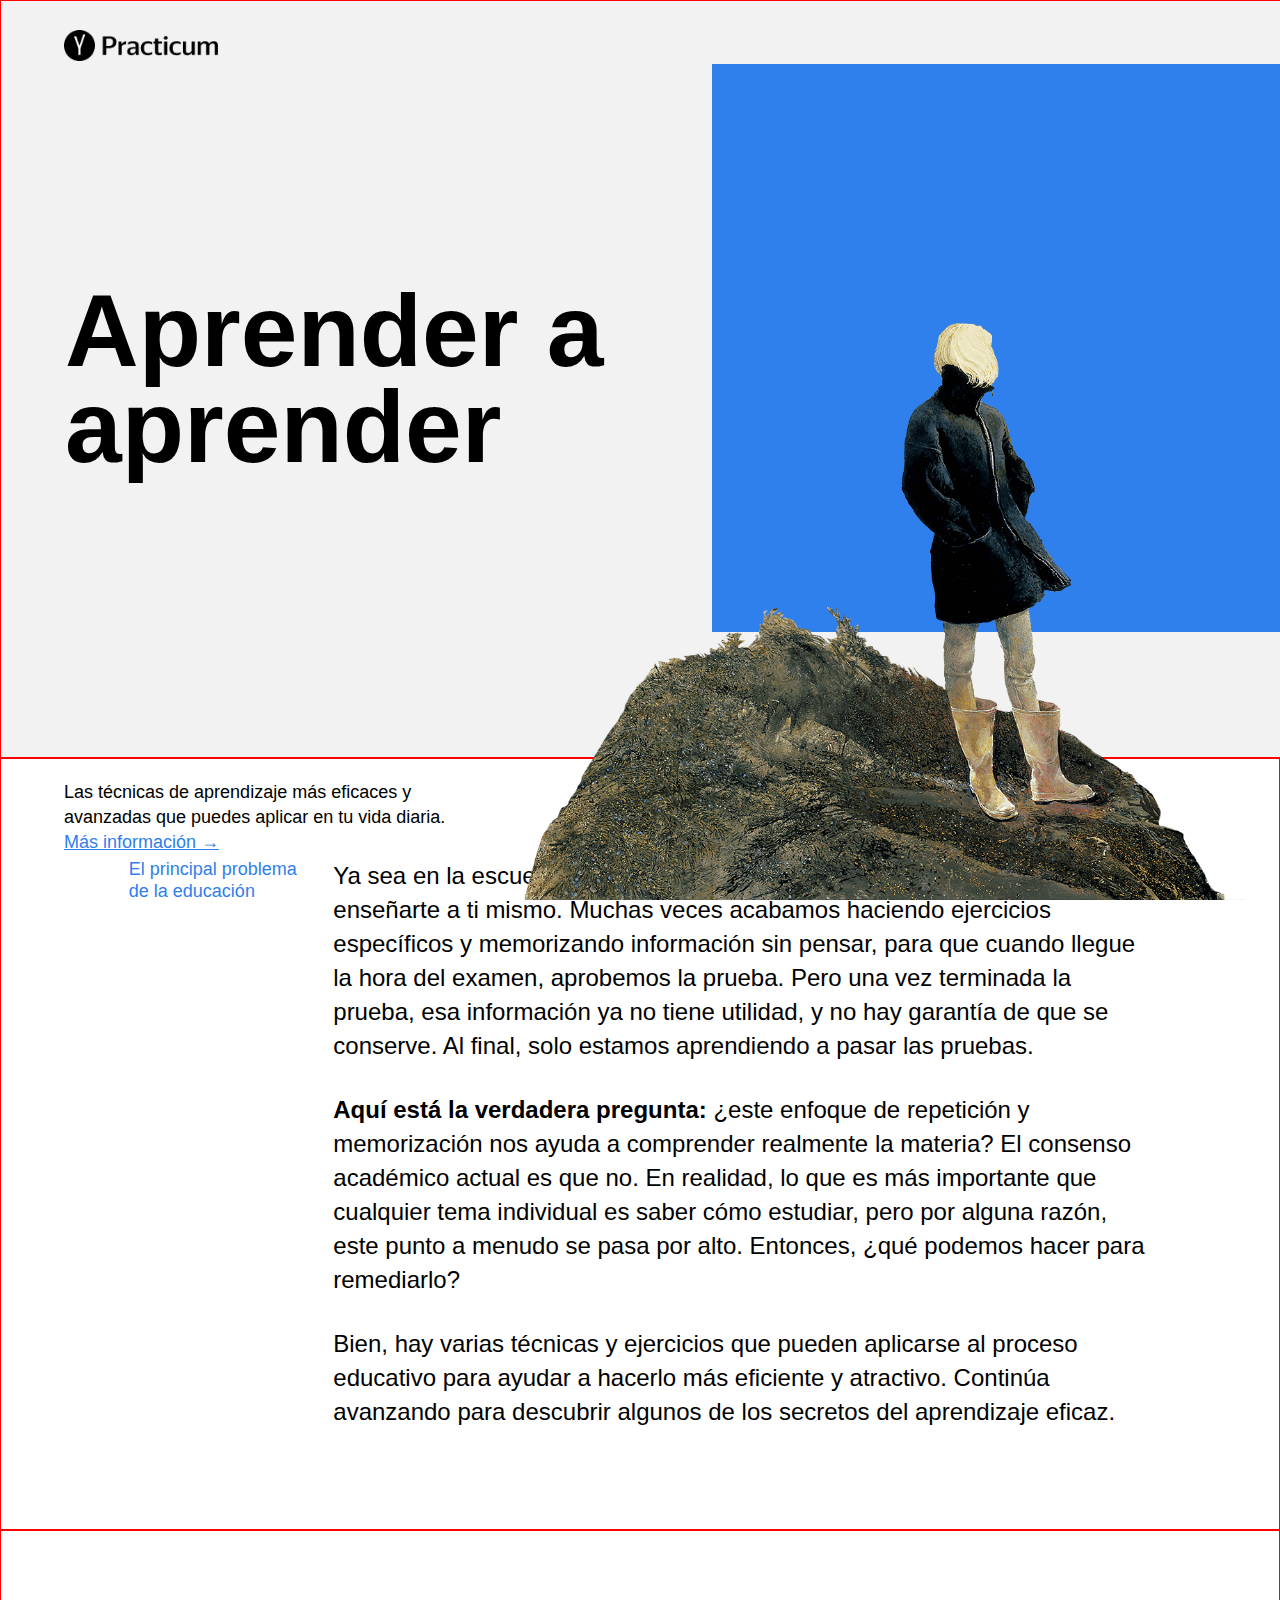
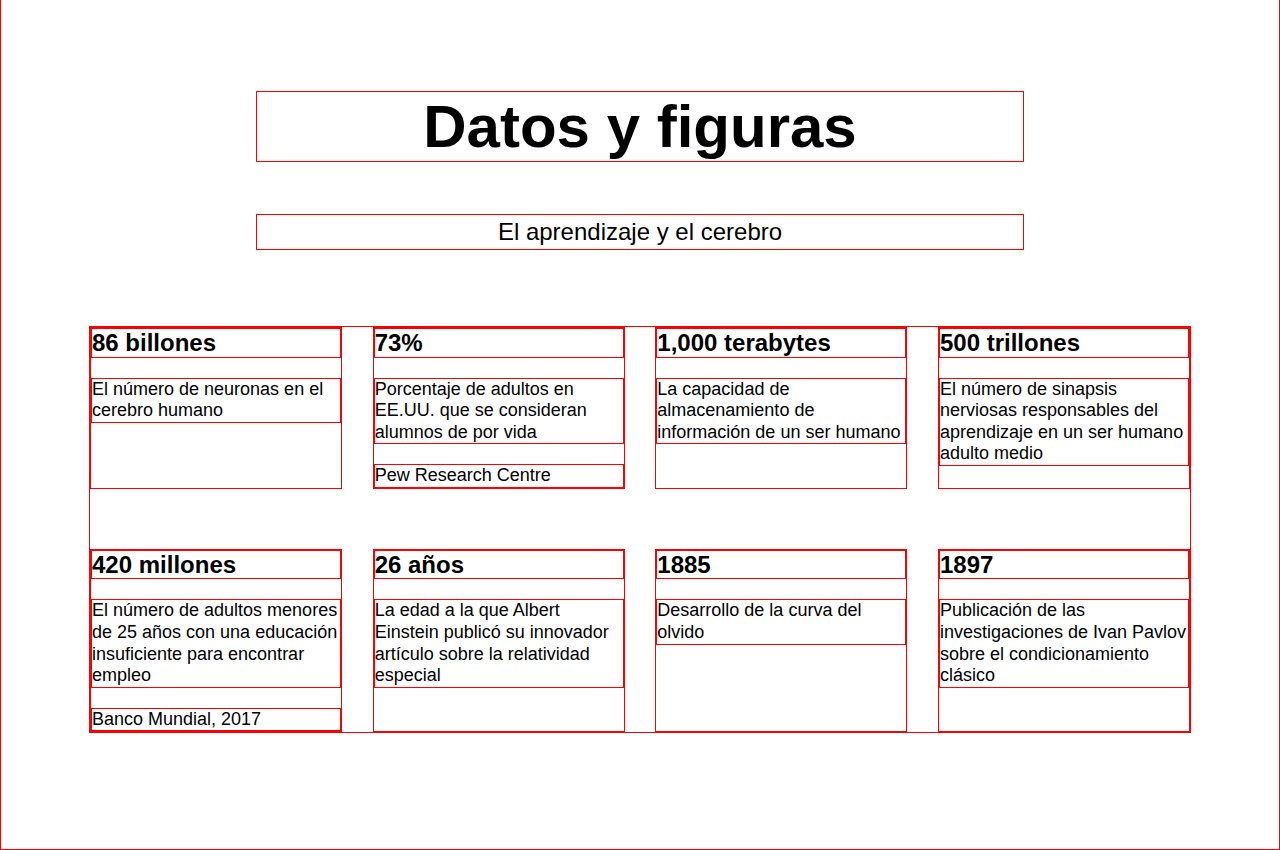
==== index.html @ 01da8dd7 "add digit block and elements" ====
<!DOCTYPE html>
<html lang="en">
<head>
  <meta charset="UTF-8">
  <meta name="viewport" content="width=device-width, initial-scale=1.0">
  <link rel="stylesheet" href="./styles/normalize.css" />
  <link rel="stylesheet" href="./styles/style.css" />
  <title>Aprender a aprender</title>
</head>

<body>

  <div class="page">

    <header class="header">
      <div class="logo logo_place_header"></div>
      <h1 class="header__title">Aprender a aprender</h1>
      <h2 class="header__subtitle">Las técnicas de aprendizaje más eficaces y avanzadas que puedes aplicar en tu vida diaria.
        <a class="header__link" href="#">Más información →</a>
      </h2>
      <div class="header__main-illustration" alt="Imagen del encabezado, mujer con abrigo y botas de pie sobre una montaña reflexionando"></div>
      <div class="header__square"></div>
    </header>

    <main class="content">

      <section class="description">
        <div class="two-columns">
          <div class="two-columns__brief">El principal problema de la educación</div>
          <div class="two-columns__main-text">  
            <p class="two-columns__paragraph">Ya sea en la escuela o en la universidad, lo único que nadie te enseña es a enseñarte a ti mismo. Muchas veces acabamos haciendo ejercicios específicos y memorizando información sin pensar, para que cuando llegue la hora del examen, aprobemos la prueba. Pero una vez terminada la prueba, esa información ya no tiene utilidad, y no hay garantía de que se conserve. Al final, solo estamos aprendiendo a pasar las pruebas.</p>
            <p class="two-columns__paragraph">
              <span class="span-accent">Aquí está la verdadera pregunta:</span> ¿este enfoque de repetición y memorización nos ayuda a comprender realmente la materia? El consenso académico actual es que no. En realidad, lo que es más importante que cualquier tema individual es saber cómo estudiar, pero por alguna razón, este punto a menudo se pasa por alto. Entonces, ¿qué podemos hacer para remediarlo?
            </p>
            <p class="two-columns__paragraph">Bien, hay varias técnicas y ejercicios que pueden aplicarse al proceso educativo para ayudar a hacerlo más eficiente y atractivo. Continúa avanzando para descubrir algunos de los secretos del aprendizaje eficaz.</p>
          </div>
        </div>
      </section>

      <section class="digits">
        <h3 class="digits__section-title">Datos y figuras</h3>
        <h4 class="digits__section-subtitle">El aprendizaje y el cerebro</h4>
        <ul class="digits__table">
          <li class="digits__table_cell">
            <h5 class="digits__table_heading">86 billones</h5>
            <p class="digits__table_text">El número de neuronas en el cerebro humano</p>
          </li>
          <li class="digits__table_cell">
            <h5 class="digits__table_heading">73%</h5>
            <p class="digits__table_text">Porcentaje de adultos en EE.UU. que se consideran alumnos de por vida</p>
            <p class="digits__table_text">Pew Research Centre</p>
          </li>
          <li class="digits__table_cell">
            <h5 class="digits__table_heading">1,000 terabytes</h5>
            <p class="digits__table_text">La capacidad de almacenamiento de información de un ser humano</p>
          </li>
          <li class="digits__table_cell">
            <h5 class="digits__table_heading">500 trillones</h5>
            <p class="digits__table_text">El número de sinapsis nerviosas responsables del aprendizaje en un ser humano adulto medio</p>
          </li>
          <li class="digits__table_cell">
            <h5 class="digits__table_heading">420 millones</h5>
            <p class="digits__table_text">El número de adultos menores de 25 años con una educación insuficiente para encontrar empleo</p>
            <p class="digits__table_text">Banco Mundial, 2017</p>
          </li>
          <li class="digits__table_cell">
            <h5 class="digits__table_heading">26 años</h5>
            <p class="digits__table_text">La edad a la que Albert Einstein publicó su innovador artículo sobre la relatividad especial</p>
          </li>
          <li class="digits__table_cell">
            <h5 class="digits__table_heading">1885</h5>
            <p class="digits__table_text">Desarrollo de la curva del olvido</p>
          </li>
          <li class="digits__table_cell">
            <h5 class="digits__table_heading">1897</h5>
            <p class="digits__table_text">Publicación de las investigaciones de Ivan Pavlov sobre el condicionamiento clásico</p>
          </li>
        </ul>
      </section>

      <section class="feynman">
      </section>

      <section class="kaufman">
      </section>
    </main>
    
    <footer class="footer">

    </footer>
  </div>
</body>
</html>
---- styles/style.css ----
.page {
  min-width: 1100px;
  /* we don't know how to make mobile versions of websites yet, */
  /* so here we've set a minimum page width */
  max-width: 1600px;
  /* here we've set a maximum page width */
  margin: 0 auto;
  /* this ensures that all content is centered on screens wider than 1600px */
  font-family: "Helvetica Neue", "Arial", "sans-serif";
}

.header, 
.description,
.digits,
.digits__section-title,
.digits__section-subtitle,
.digits__table,
.digits__table_cell,
.digits__table_heading,
.digits__table_text {
  border: 1px solid red;
}

.logo {
  
}

.header {
  width: 100vw;
  height: 100vh;
  min-height: 600px;
  max-height: 756px;
  background-color: #f2f2f2;
  display: flex;
  /* parameters for the header section */
}

.logo_place_header {
  background-image: url(../images/logo_place_header.png);
  background-size: contain;
  position: absolute;
  top: 30px;
  left: 64px;
  z-index: 9;
  width: 154px;
  height: 31px;
}

.header__title {
  width: 730px;
  display: flex;
  align-items: center;
  margin-left: 64px;
  z-index: 9;
  line-height: 96px;
  font-size: 102px;
  font-weight: bold;
}

.header__subtitle {
  width: 388px;
  position: absolute;
  left: 64px;
  bottom: 30px;
  z-index: 9;
  line-height: 25px;
  font-size: 18px;
  font-weight: normal;
}

.header__link {
  color: #2f80ed;
}

.header__main-illustration {
  width: 756px;
  height: 608px;
  background-image: url(../images/header-image.png);
  background-size: contain;
  background-repeat: no-repeat;
  position: absolute;
  right: 0px;
  bottom: 0px;
  z-index: 6;
}

.header__square {
  width: 568px;
  height: 568px;
  background-color: #2f80ed;
  position: absolute;
  top: 64px;
  right: 0px;
}

/* here we have two examples of selectors in order to remind you how to set styles for elements
.header__square-pic {
  height: 568px;
  width: 568px;
}*/

/* including elements with key-value modifiers
.table__cell_theme_dark {
  width: 200px;
  color: white;
  margin-right: 0;
  margin-top: 80px;
}*/

.description {
  display: flex;
  justify-content: center;
  padding-top: 100px;
  padding-bottom: 100px;
}

.two-columns {
  width: 80%;
  min-width: 784px;
  display: flex;
  flex-direction: row;
  justify-content: space-between;
}

.two-columns__brief {
  width: 175px;
  line-height: 1.2;
  font-size: 18px;
  font-weight: normal;
  color: #2f80ed;
}

.two-columns__main-text {
  width: 80%;
  min-width: 784px;
  display: flex;
  flex-direction: column;
  justify-content: space-between;
  row-gap: 30px;
}

.two-columns__paragraph {
  line-height: 34px;
  font-size: 24px;
  font-weight: normal;
  margin: 0;
}

.span-accent {
  line-height: 34px;
  font-size: 24px;
  font-weight: bold;
}

.digits {
  display: flex;
  flex-direction: column;
  align-items: center;
  padding-top: 100px;
  padding-bottom: 100px;
}

.digits__section-title{
  width: 60%;
  margin-bottom: 20px;
  line-height: 1.15;
  font-size: 60px;
  font-weight: bold;
  text-align: center;
}

.digits__section-subtitle {
  width: 60%;
  margin-bottom: 60px;
  line-height: 34px;
  font-size: 24px;
  font-weight: normal;
  text-align: center;
}

.digits__table {
  width: 1100px;
  padding-left: 0;
  list-style: none;
  display: flex;
  flex-flow: row wrap;
  justify-content: space-between;
  row-gap: 60px;
}

.digits__table_cell {
  width: 250px;
}

.digits__table_heading {
  margin-top: 0;
  margin-bottom: 0;
  line-height: 1.15;
  font-size: 24px;
  font-weight: bold;
}

.digits__table_text {
  margin-bottom: 0;
  margin-top: 20px;
  line-height: 1.2;
  font-size: 18px;
  font-weight: normal;
}
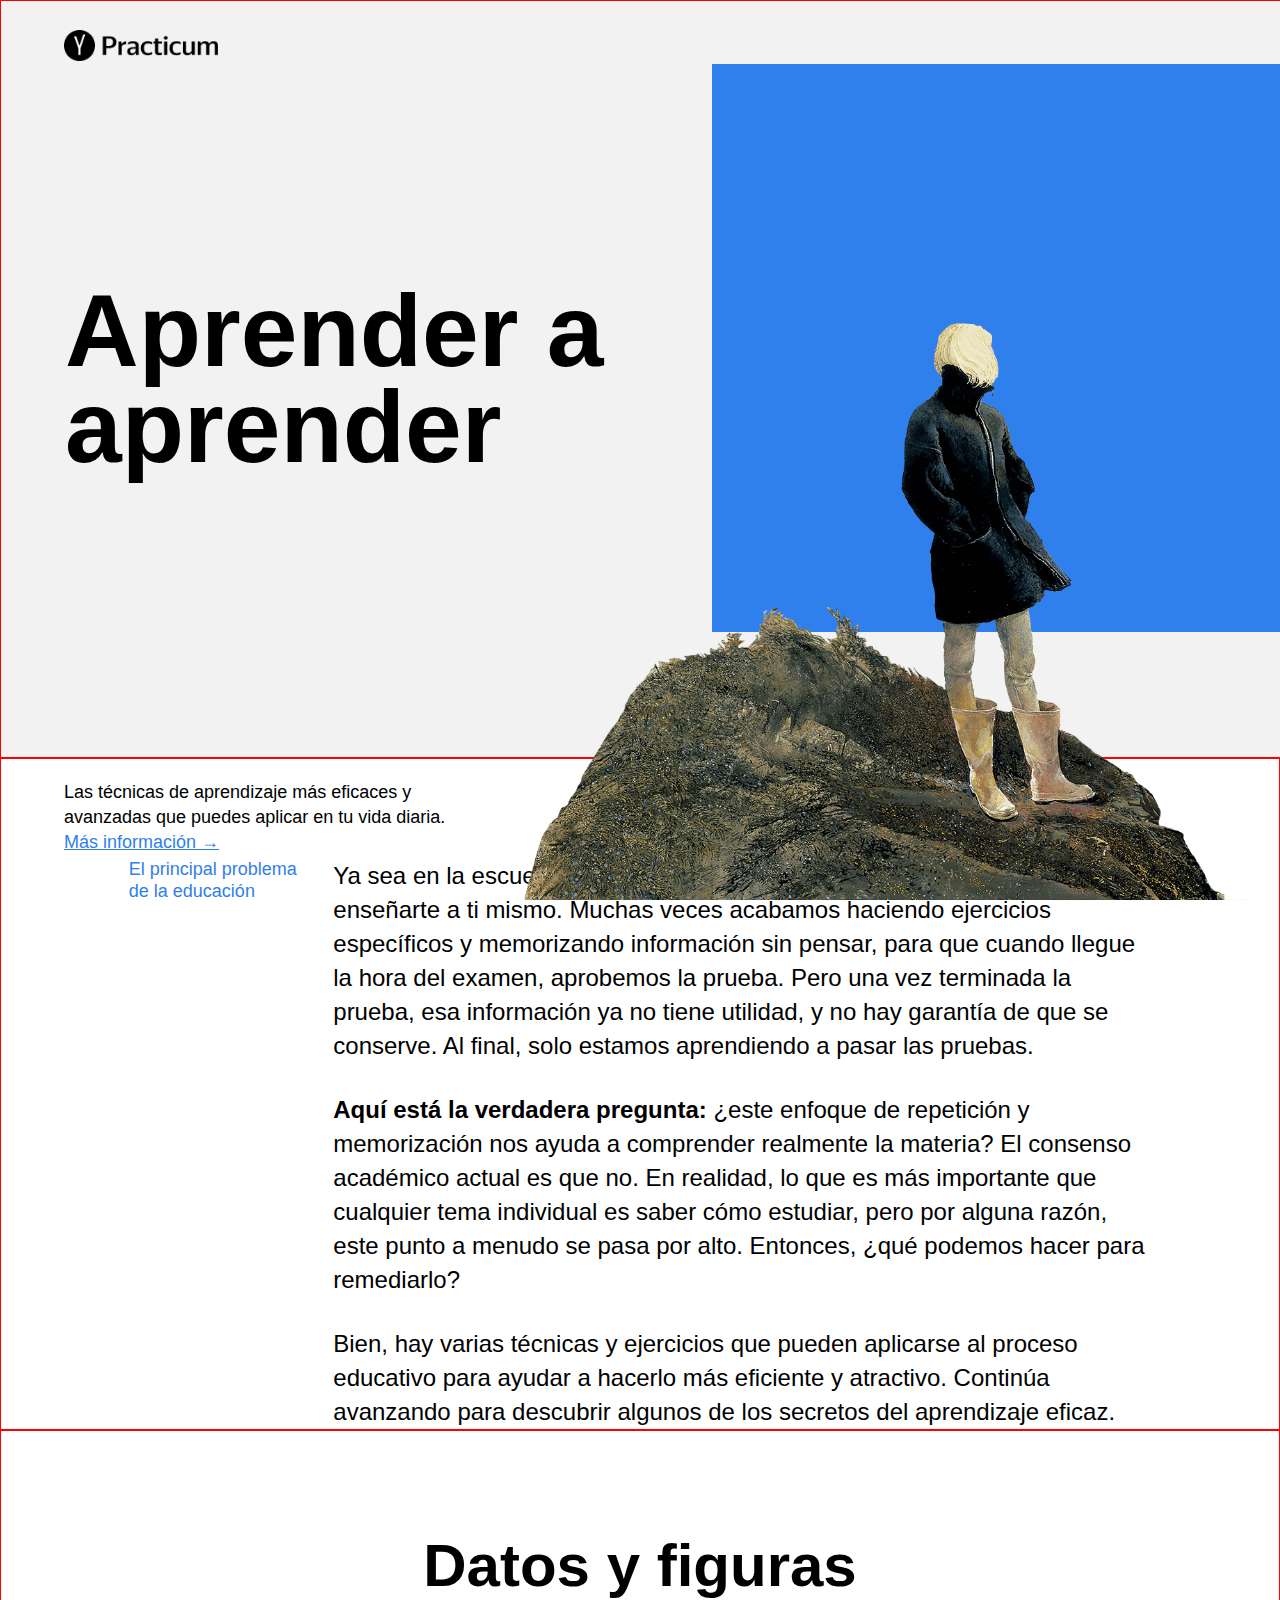
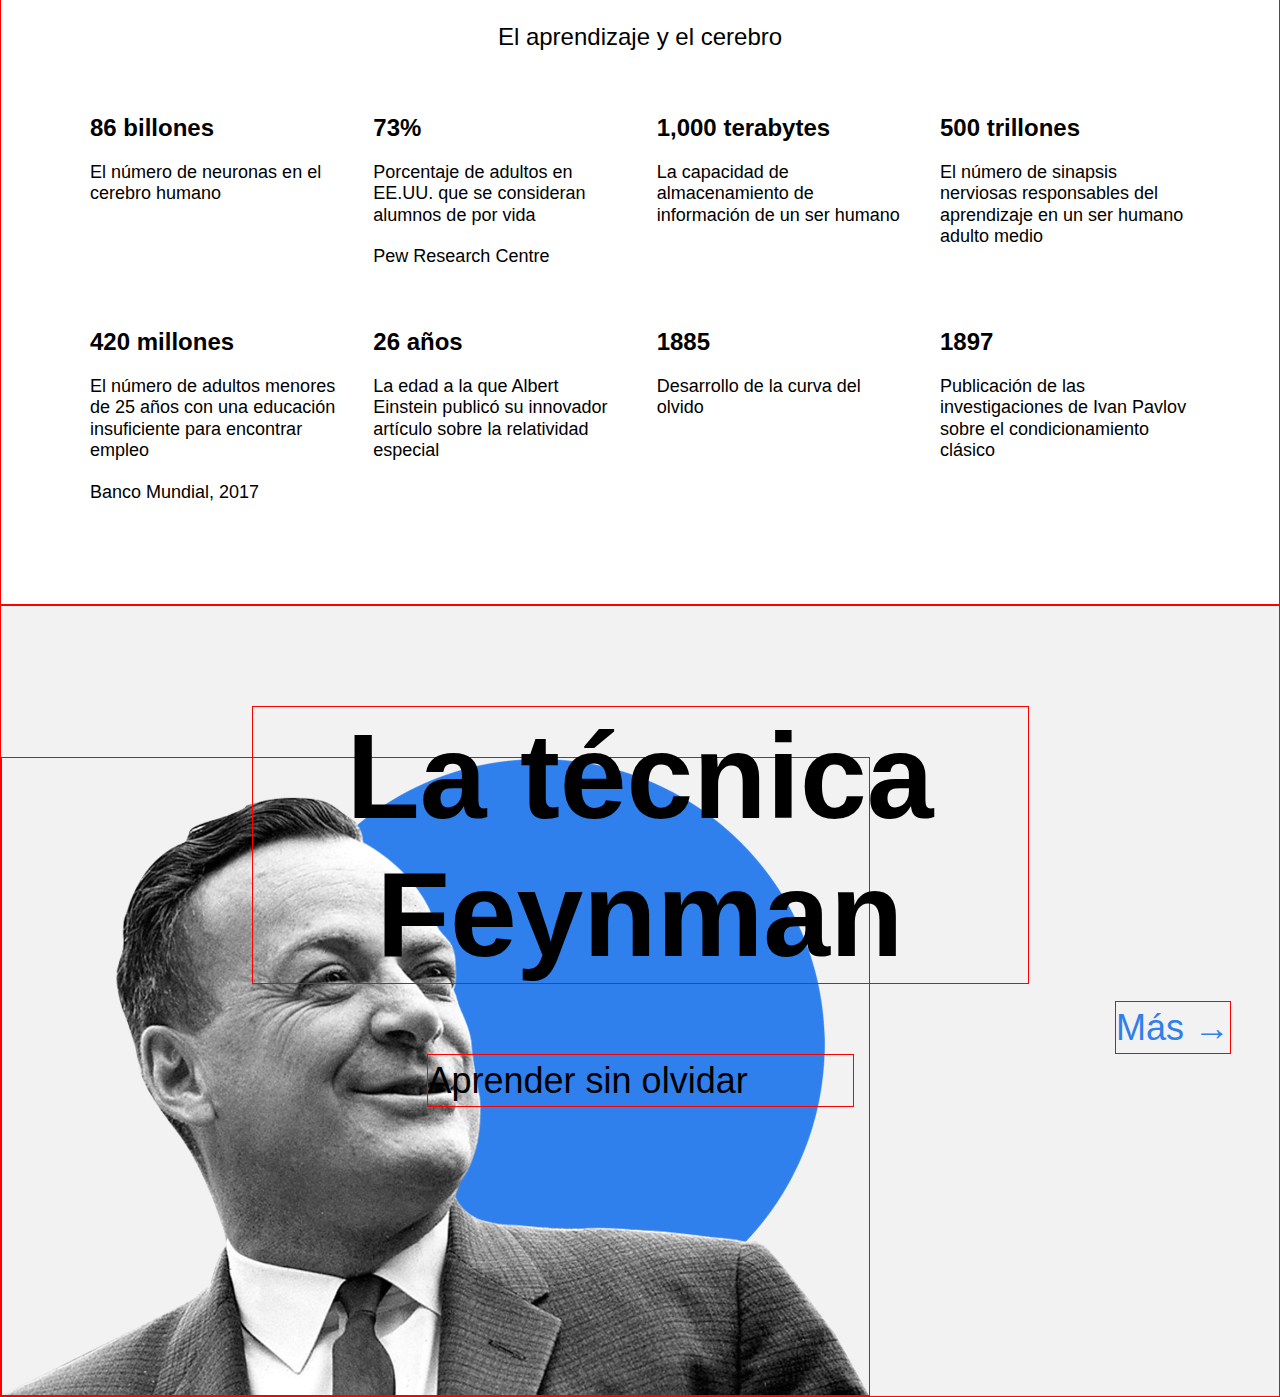
==== commit 1e1e9cb4: "add feynman block and elements, correct other blocks margins" ====
--- a/index.html
+++ b/index.html
@@ -79,6 +79,10 @@
       </section>
 
       <section class="feynman">
+        <h2 class="feynman__title">La técnica Feynman</h2>
+        <h3 class="feynman__subtitle">Aprender sin olvidar</h3>
+        <a class="feynman__link">Más →</a>
+        <img class="feynman__image" src="./images/feynman.png" alt="Una imagen de Richard Feynman, físico cuántico de fama mundial. La técnica Feynman se deriva de sus métodos de estudio cuando era estudiante en Princeton.">
       </section>
 
       <section class="kaufman">
--- a/styles/style.css
+++ b/styles/style.css
@@ -12,12 +12,11 @@
 .header, 
 .description,
 .digits,
-.digits__section-title,
-.digits__section-subtitle,
-.digits__table,
-.digits__table_cell,
-.digits__table_heading,
-.digits__table_text {
+.feynman,
+.feynman__title,
+.feynman__subtitle,
+.feynman__link,
+.feynman__image {
   border: 1px solid red;
 }
 
@@ -111,7 +110,6 @@
   display: flex;
   justify-content: center;
   padding-top: 100px;
-  padding-bottom: 100px;
 }
 
 .two-columns {
@@ -160,9 +158,10 @@
   padding-bottom: 100px;
 }
 
-.digits__section-title{
+.digits__section-title {
   width: 60%;
   margin-bottom: 20px;
+  margin-top: 0;
   line-height: 1.15;
   font-size: 60px;
   font-weight: bold;
@@ -171,6 +170,7 @@
 
 .digits__section-subtitle {
   width: 60%;
+  margin-top: 0;
   margin-bottom: 60px;
   line-height: 34px;
   font-size: 24px;
@@ -180,6 +180,8 @@
 
 .digits__table {
   width: 1100px;
+  margin-bottom: 0;
+  margin-top: 0;
   padding-left: 0;
   list-style: none;
   display: flex;
@@ -207,3 +209,52 @@
   font-size: 18px;
   font-weight: normal;
 }
+
+.feynman {
+  height: 790px;
+  background-color: #f2f2f2;
+  position: relative;
+}
+
+.feynman__title {
+  width: 775px;
+  line-height: 1.15;
+  margin: 0 auto;
+  font-size: 120px;
+  font-weight: bold;
+  text-align: center;
+  position: relative;
+  top: 100px;
+  z-index: 9;
+}
+
+.feynman__subtitle {
+  width: 425px;
+  line-height: 51px;
+  margin: 0 auto;
+  font-size: 36px;
+  font-weight: normal;
+  position: relative;
+  top: 170px;
+  z-index: 9;
+}
+
+.feynman__link {
+  margin-top: 0;
+  line-height: 51px;
+  font-size: 36px;
+  font-weight: normal;
+  color: #2f80ed;
+  position: absolute;
+  top: 50%;
+  right: 48px;
+  z-index: 9;
+}
+
+.feynman__image {
+  width: 867px;
+  height: 637px;
+  position: absolute;
+  left: 0;
+  bottom: 0;
+}
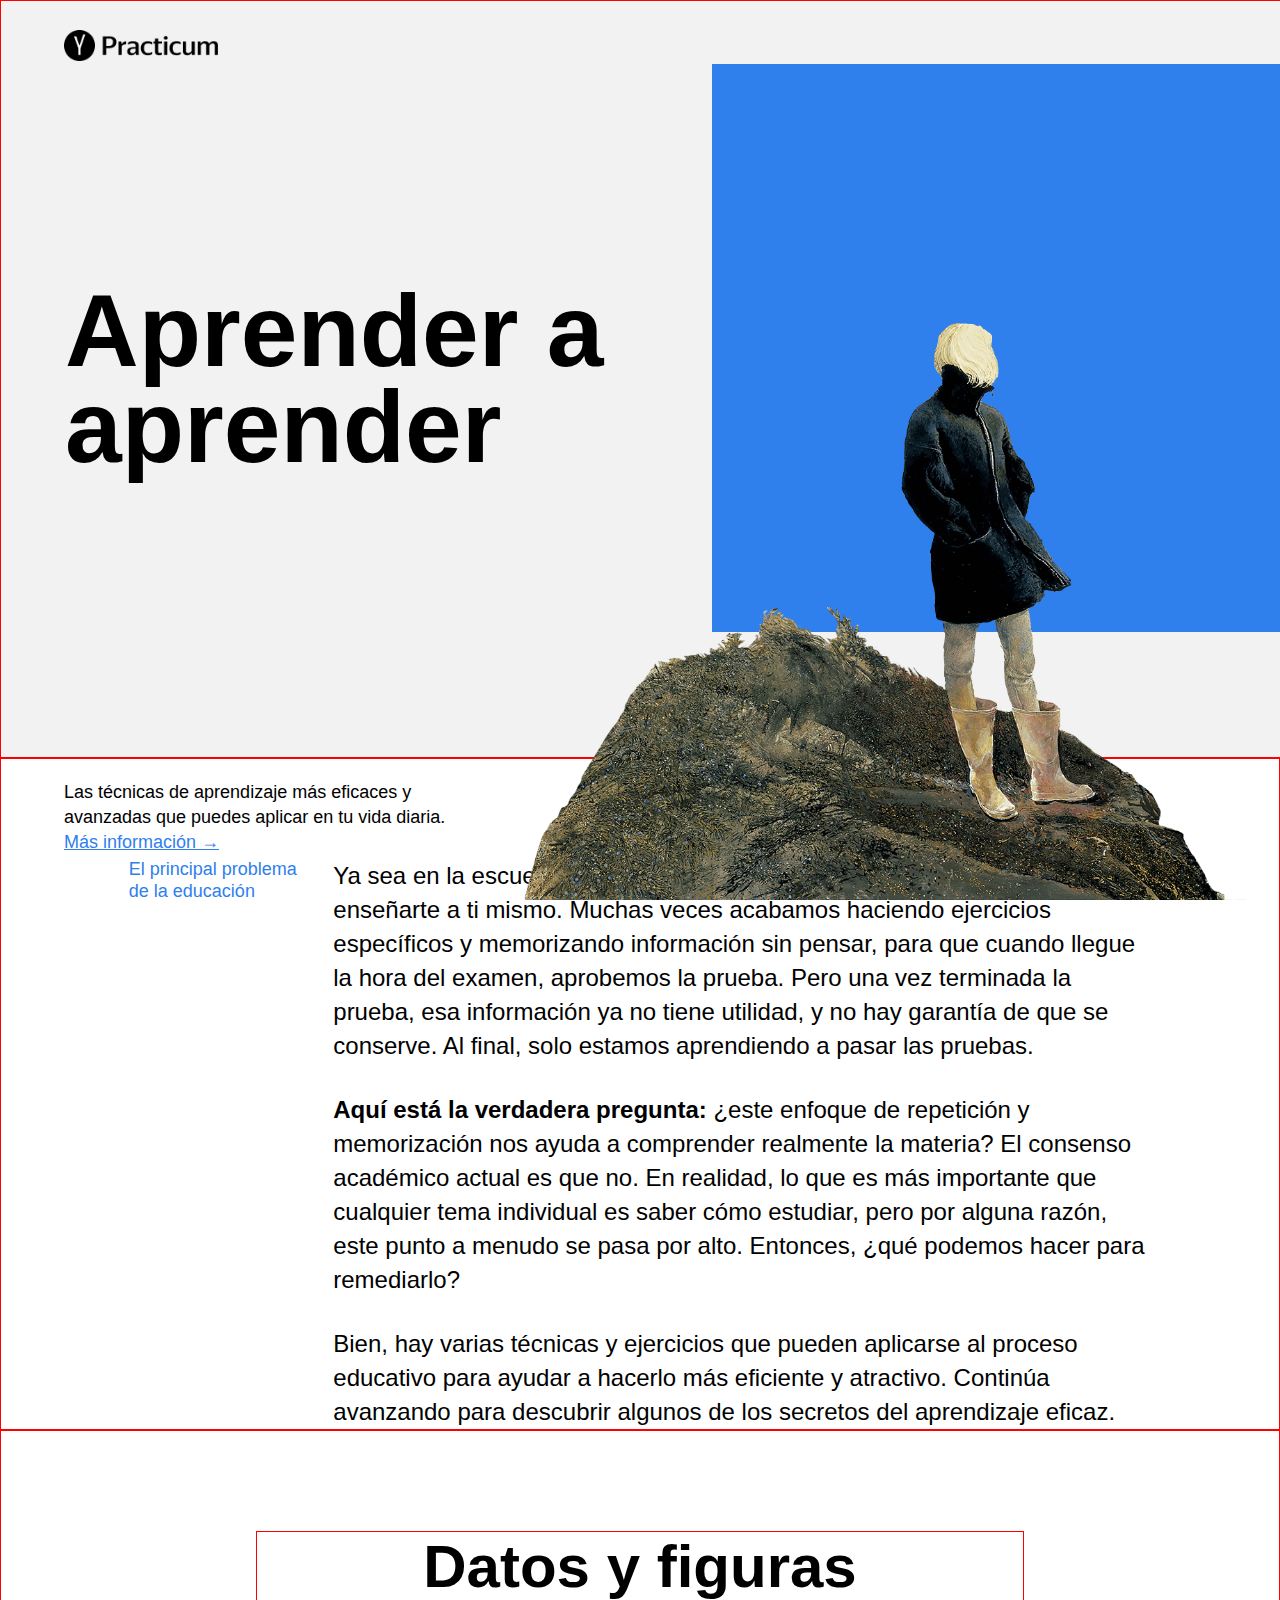
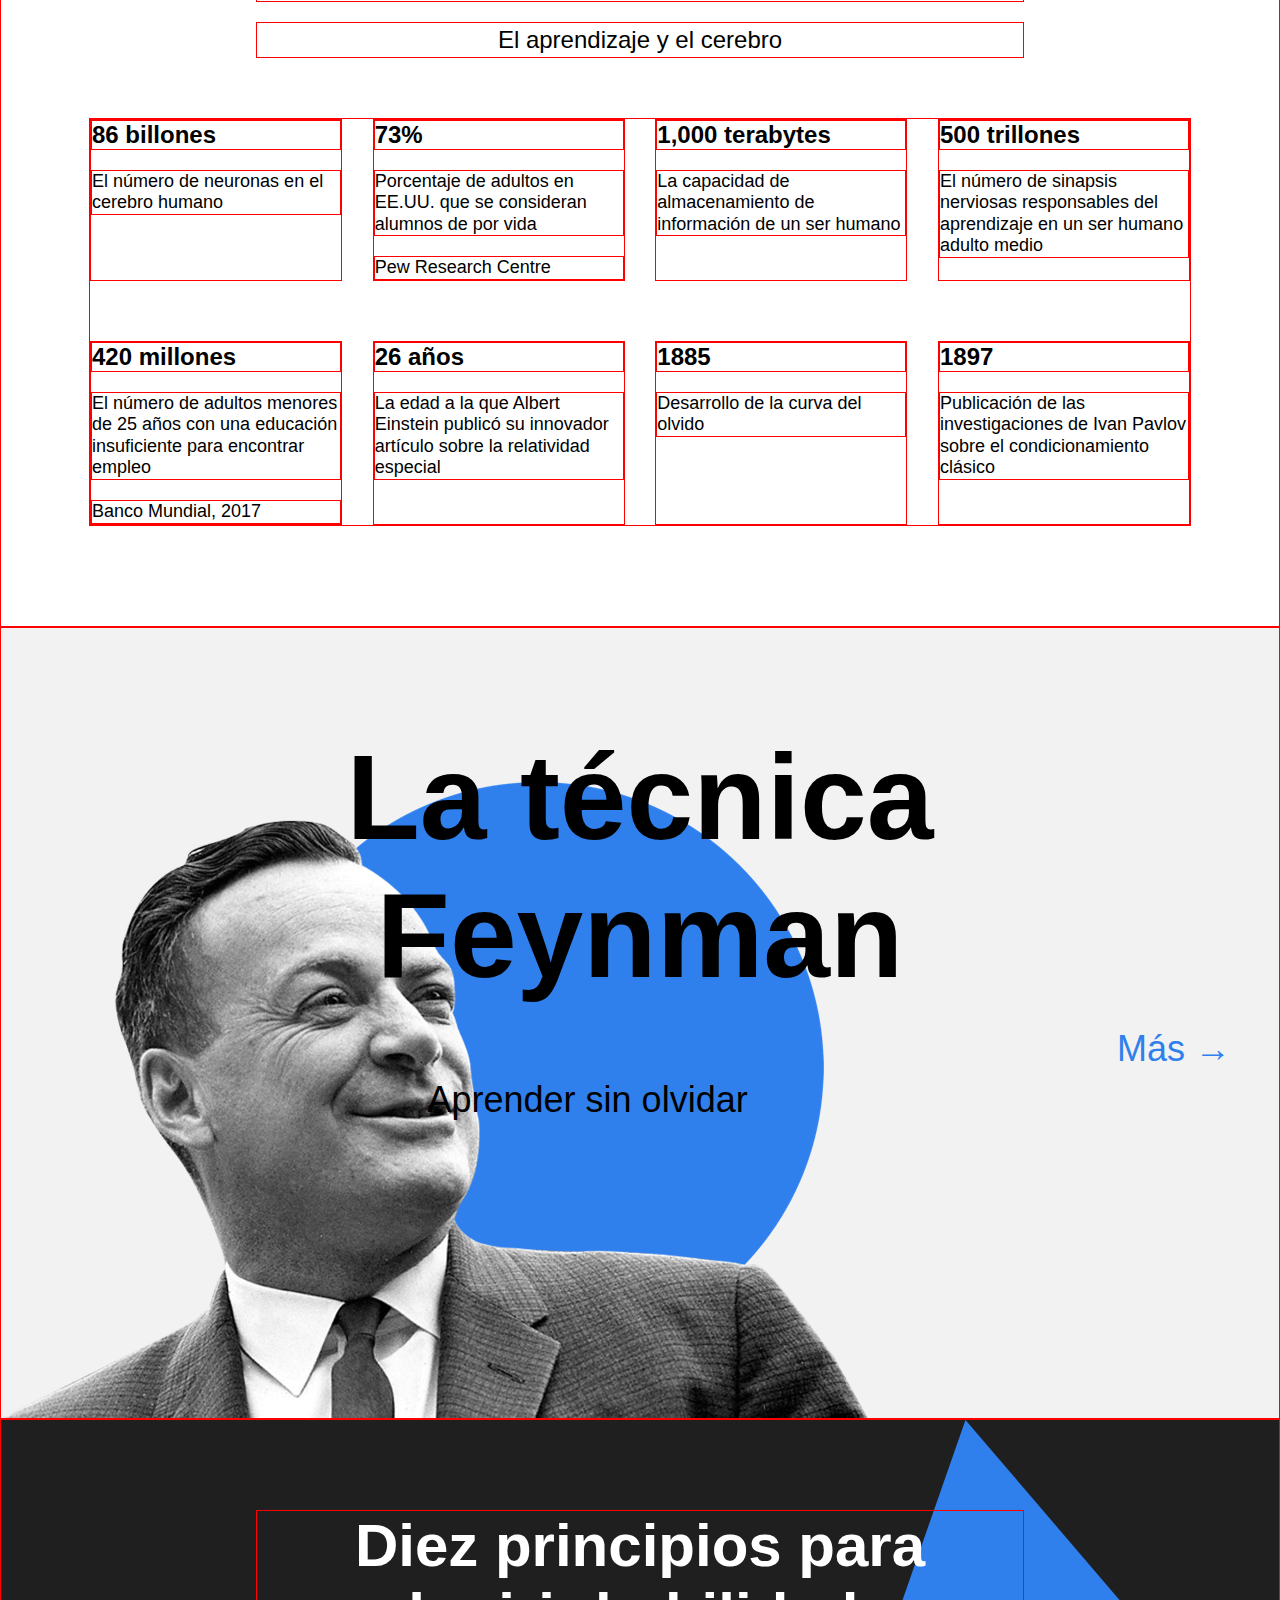
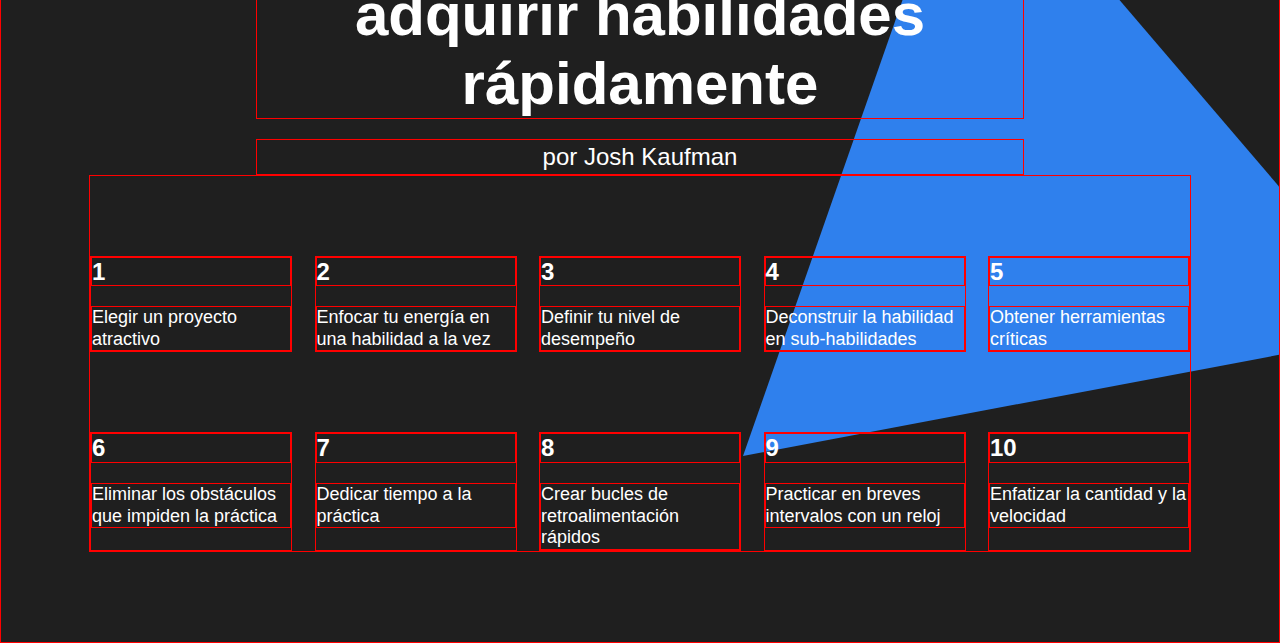
==== commit d1906dd5: "add kaufman block and elements, correct digits table class names" ====
--- a/index.html
+++ b/index.html
@@ -38,42 +38,42 @@
       </section>
 
       <section class="digits">
-        <h3 class="digits__section-title">Datos y figuras</h3>
-        <h4 class="digits__section-subtitle">El aprendizaje y el cerebro</h4>
-        <ul class="digits__table">
-          <li class="digits__table_cell">
-            <h5 class="digits__table_heading">86 billones</h5>
-            <p class="digits__table_text">El número de neuronas en el cerebro humano</p>
+        <h3 class="section-title">Datos y figuras</h3>
+        <h4 class="section-subtitle">El aprendizaje y el cerebro</h4>
+        <ul class="table">
+          <li class="table__cell">
+            <h5 class="table__heading">86 billones</h5>
+            <p class="table__text">El número de neuronas en el cerebro humano</p>
           </li>
-          <li class="digits__table_cell">
-            <h5 class="digits__table_heading">73%</h5>
-            <p class="digits__table_text">Porcentaje de adultos en EE.UU. que se consideran alumnos de por vida</p>
-            <p class="digits__table_text">Pew Research Centre</p>
+          <li class="table__cell">
+            <h5 class="table__heading">73%</h5>
+            <p class="table__text">Porcentaje de adultos en EE.UU. que se consideran alumnos de por vida</p>
+            <p class="table__text">Pew Research Centre</p>
           </li>
-          <li class="digits__table_cell">
-            <h5 class="digits__table_heading">1,000 terabytes</h5>
-            <p class="digits__table_text">La capacidad de almacenamiento de información de un ser humano</p>
+          <li class="table__cell">
+            <h5 class="table__heading">1,000 terabytes</h5>
+            <p class="table__text">La capacidad de almacenamiento de información de un ser humano</p>
           </li>
-          <li class="digits__table_cell">
-            <h5 class="digits__table_heading">500 trillones</h5>
-            <p class="digits__table_text">El número de sinapsis nerviosas responsables del aprendizaje en un ser humano adulto medio</p>
+          <li class="table__cell">
+            <h5 class="table__heading">500 trillones</h5>
+            <p class="table__text">El número de sinapsis nerviosas responsables del aprendizaje en un ser humano adulto medio</p>
           </li>
-          <li class="digits__table_cell">
-            <h5 class="digits__table_heading">420 millones</h5>
-            <p class="digits__table_text">El número de adultos menores de 25 años con una educación insuficiente para encontrar empleo</p>
-            <p class="digits__table_text">Banco Mundial, 2017</p>
+          <li class="table__cell">
+            <h5 class="table__heading">420 millones</h5>
+            <p class="table__text">El número de adultos menores de 25 años con una educación insuficiente para encontrar empleo</p>
+            <p class="table__text">Banco Mundial, 2017</p>
           </li>
-          <li class="digits__table_cell">
-            <h5 class="digits__table_heading">26 años</h5>
-            <p class="digits__table_text">La edad a la que Albert Einstein publicó su innovador artículo sobre la relatividad especial</p>
+          <li class="table__cell">
+            <h5 class="table__heading">26 años</h5>
+            <p class="table__text">La edad a la que Albert Einstein publicó su innovador artículo sobre la relatividad especial</p>
           </li>
-          <li class="digits__table_cell">
-            <h5 class="digits__table_heading">1885</h5>
-            <p class="digits__table_text">Desarrollo de la curva del olvido</p>
+          <li class="table__cell">
+            <h5 class="table__heading">1885</h5>
+            <p class="table__text">Desarrollo de la curva del olvido</p>
           </li>
-          <li class="digits__table_cell">
-            <h5 class="digits__table_heading">1897</h5>
-            <p class="digits__table_text">Publicación de las investigaciones de Ivan Pavlov sobre el condicionamiento clásico</p>
+          <li class="table__cell">
+            <h5 class="table__heading">1897</h5>
+            <p class="table__text">Publicación de las investigaciones de Ivan Pavlov sobre el condicionamiento clásico</p>
           </li>
         </ul>
       </section>
@@ -81,12 +81,58 @@
       <section class="feynman">
         <h2 class="feynman__title">La técnica Feynman</h2>
         <h3 class="feynman__subtitle">Aprender sin olvidar</h3>
-        <a class="feynman__link">Más →</a>
+        <a class="feynman__link" href="#">Más →</a>
         <img class="feynman__image" src="./images/feynman.png" alt="Una imagen de Richard Feynman, físico cuántico de fama mundial. La técnica Feynman se deriva de sus métodos de estudio cuando era estudiante en Princeton.">
       </section>
 
       <section class="kaufman">
+        <h3 class="section-title section-title_theme_dark">Diez principios para adquirir habilidades rápidamente</h3>
+        <h4 class="section-subtitle section-subtitle_theme_dark">por Josh Kaufman</h4>
+        <ul class="table table_theme_dark">
+          <li class="table__cell table__cell_theme_dark">
+            <h5 class="table__heading table__heading_theme_dark">1</h5>
+            <p class="table__text table__text_theme_dark">Elegir un proyecto atractivo</p>
+          </li>
+          <li class="table__cell table__cell_theme_dark">
+            <h5 class="table__heading table__heading_theme_dark">2</h5>
+            <p class="table__text table__text_theme_dark">Enfocar tu energía en una habilidad a la vez</p>
+          </li>
+          <li class="table__cell table__cell_theme_dark">
+            <h5 class="table__heading table__heading_theme_dark">3</h5>
+            <p class="table__text table__text_theme_dark">Definir tu nivel de desempeño</p>
+          </li>
+          <li class="table__cell table__cell_theme_dark">
+            <h5 class="table__heading table__heading_theme_dark">4</h5>
+            <p class="table__text table__text_theme_dark">Deconstruir la habilidad en sub-habilidades</p>
+          </li>
+          <li class="table__cell table__cell_theme_dark">
+            <h5 class="table__heading table__heading_theme_dark">5</h5>
+            <p class="table__text table__text_theme_dark">Obtener herramientas críticas</p>
+          </li>
+          <li class="table__cell table__cell_theme_dark">
+            <h5 class="table__heading table__heading_theme_dark">6</h5>
+            <p class="table__text table__text_theme_dark">Eliminar los obstáculos que impiden la práctica</p>
+          </li>
+          <li class="table__cell table__cell_theme_dark">
+            <h5 class="table__heading table__heading_theme_dark">7</h5>
+            <p class="table__text table__text_theme_dark">Dedicar tiempo a la práctica</p>
+          </li>
+          <li class="table__cell table__cell_theme_dark">
+            <h5 class="table__heading table__heading_theme_dark">8</h5>
+            <p class="table__text table__text_theme_dark">Crear bucles de retroalimentación rápidos</p>
+          </li>
+          <li class="table__cell table__cell_theme_dark">
+            <h5 class="table__heading table__heading_theme_dark">9</h5>
+            <p class="table__text table__text_theme_dark">Practicar en breves intervalos con un reloj</p>
+          </li>
+          <li class="table__cell table__cell_theme_dark">
+            <h5 class="table__heading table__heading_theme_dark">10</h5>
+            <p class="table__text table__text_theme_dark">Enfatizar la cantidad y la velocidad</p>
+          </li>
+        </ul>
+        <div class="kaufman__triangle" alt="Un gran triángulo azul, sobre el que Josh Kaufman reclama la propiedad"></div>
       </section>
+    
     </main>
     
     <footer class="footer">
--- a/styles/style.css
+++ b/styles/style.css
@@ -13,10 +13,13 @@
 .description,
 .digits,
 .feynman,
-.feynman__title,
-.feynman__subtitle,
-.feynman__link,
-.feynman__image {
+.kaufman,
+.section-title,
+.section-subtitle,
+.table,
+.table__cell,
+.table__heading,
+.table__text {
   border: 1px solid red;
 }
 
@@ -158,7 +161,7 @@
   padding-bottom: 100px;
 }
 
-.digits__section-title {
+.section-title {
   width: 60%;
   margin-bottom: 20px;
   margin-top: 0;
@@ -168,7 +171,7 @@
   text-align: center;
 }
 
-.digits__section-subtitle {
+.section-subtitle {
   width: 60%;
   margin-top: 0;
   margin-bottom: 60px;
@@ -178,7 +181,7 @@
   text-align: center;
 }
 
-.digits__table {
+.table {
   width: 1100px;
   margin-bottom: 0;
   margin-top: 0;
@@ -190,11 +193,11 @@
   row-gap: 60px;
 }
 
-.digits__table_cell {
+.table__cell {
   width: 250px;
 }
 
-.digits__table_heading {
+.table__heading {
   margin-top: 0;
   margin-bottom: 0;
   line-height: 1.15;
@@ -202,7 +205,7 @@
   font-weight: bold;
 }
 
-.digits__table_text {
+.table__text {
   margin-bottom: 0;
   margin-top: 20px;
   line-height: 1.2;
@@ -245,6 +248,7 @@
   font-size: 36px;
   font-weight: normal;
   color: #2f80ed;
+  text-decoration: none;
   position: absolute;
   top: 50%;
   right: 48px;
@@ -258,3 +262,65 @@
   left: 0;
   bottom: 0;
 }
+
+.kaufman {
+  display: flex;
+  flex-direction: column;
+  align-items: center;
+  padding-top: 90px;
+  padding-bottom: 90px;
+  background-color: #1f1f1f;
+  position: relative;
+  overflow: hidden;
+}
+
+.section-title_theme_dark {
+  line-height: 1.15;
+  font-size: 60px;
+  font-weight: bold;
+  color: white;
+  z-index: 9;
+}
+
+.section-subtitle_theme_dark {
+  margin-bottom: 0;
+  line-height: 34px;
+  font-size: 24px;
+  font-weight: normal;
+  color: white;
+  z-index: 9;
+}
+
+.table_theme_dark {
+  padding-top: 80px;
+  row-gap: 80px;
+  z-index: 9;
+}
+
+.table__cell_theme_dark {
+  width: 200px;
+}
+
+.table__heading_theme_dark {
+  line-height: 1.15;
+  font-size: 24px;
+  font-weight: bold;
+  color: white;
+}
+
+.table__text_theme_dark {
+  line-height: 1.2;
+  font-size: 18;
+  font-weight: normal;
+  color: white;
+}
+
+.kaufman__triangle {
+  width: 660px;
+  height: 636px;
+  background-image: url(../images/kaufman-triangle.svg);
+  position: absolute;
+  top: 0;
+  right: -124px;
+  z-index: 6;
+}
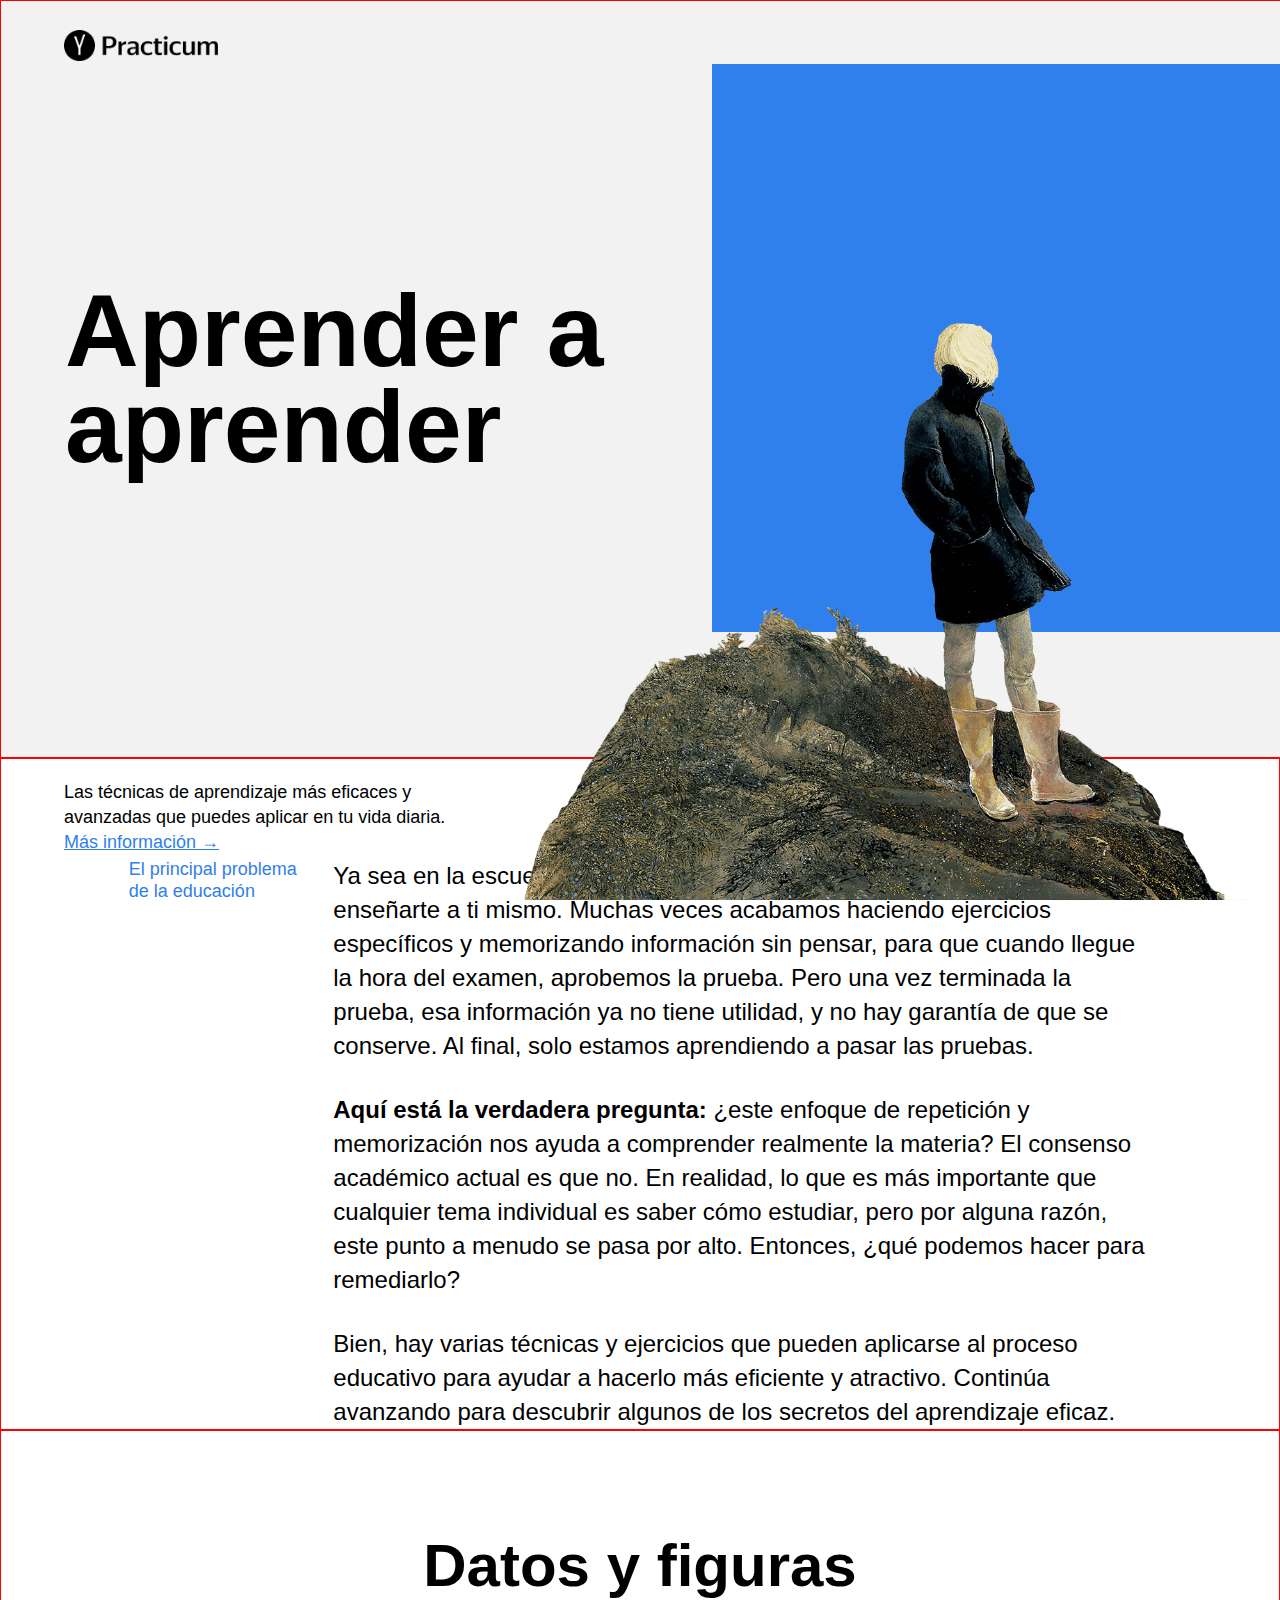
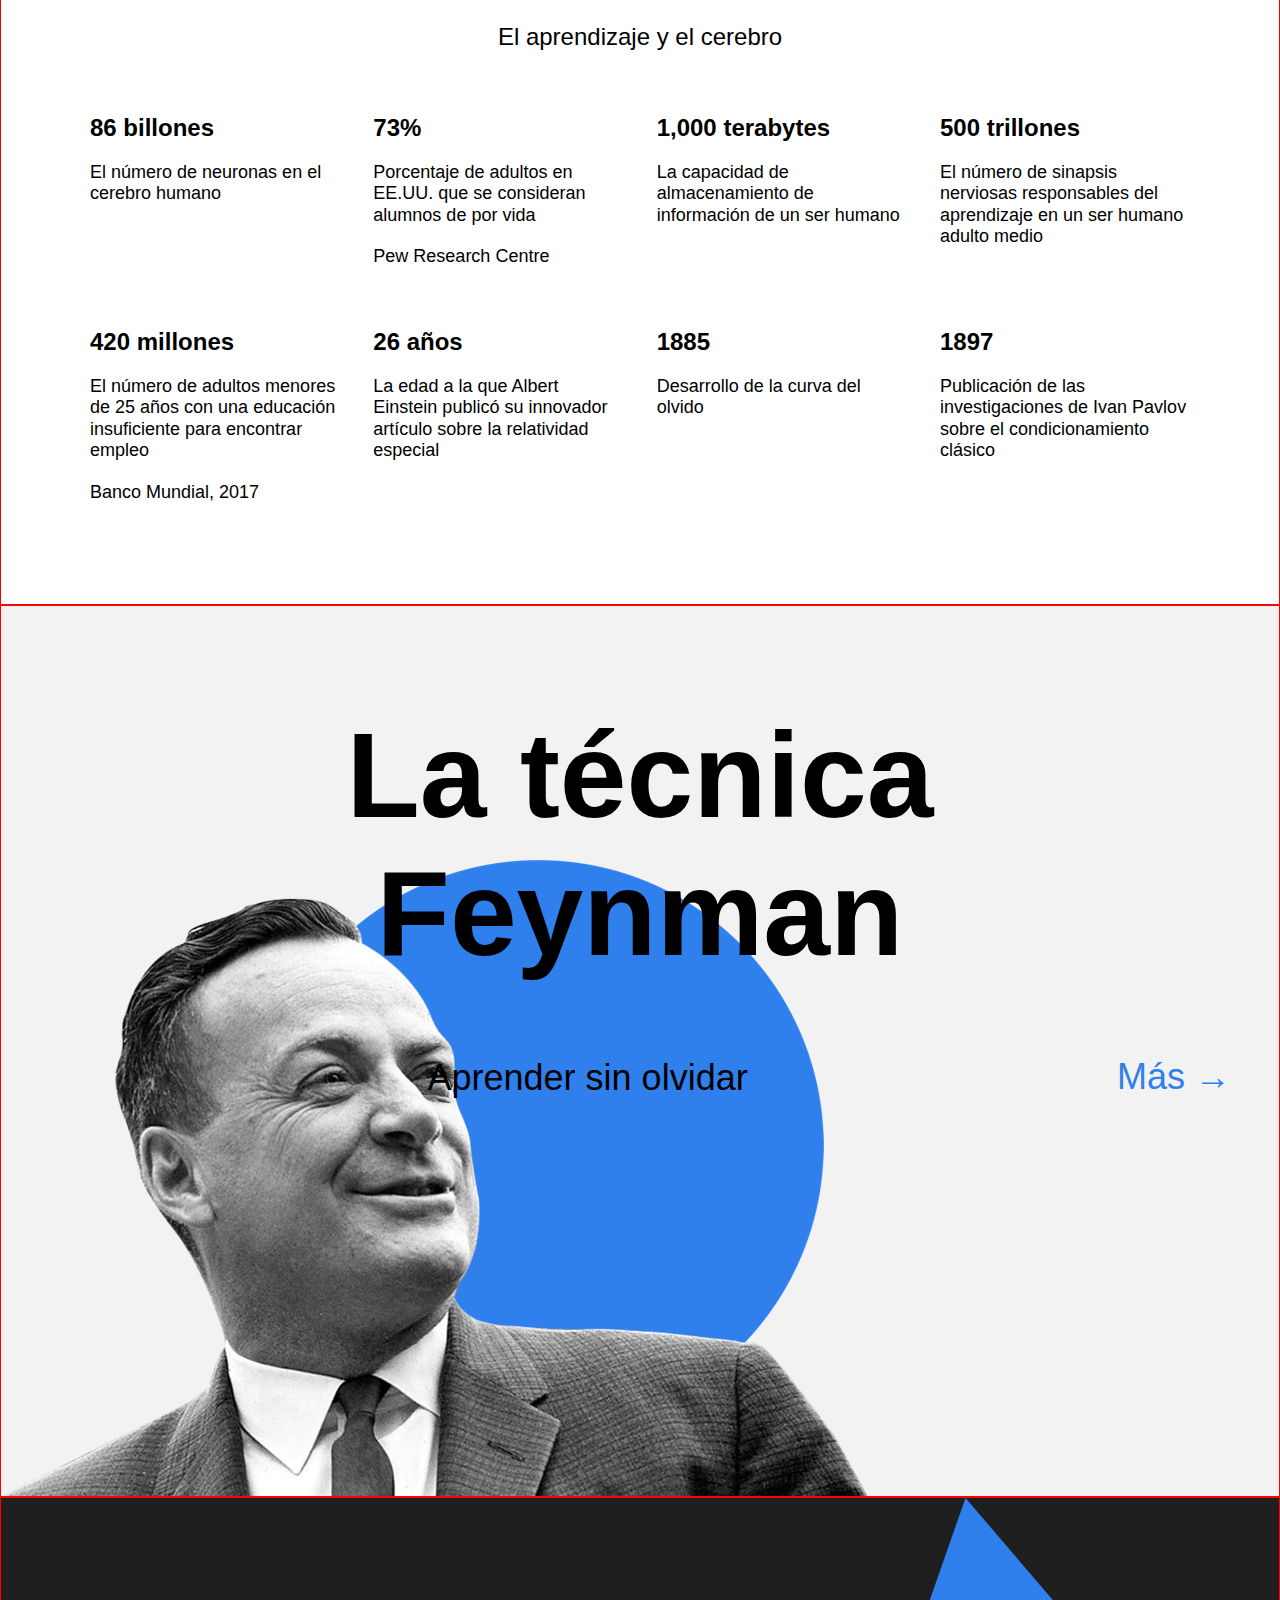
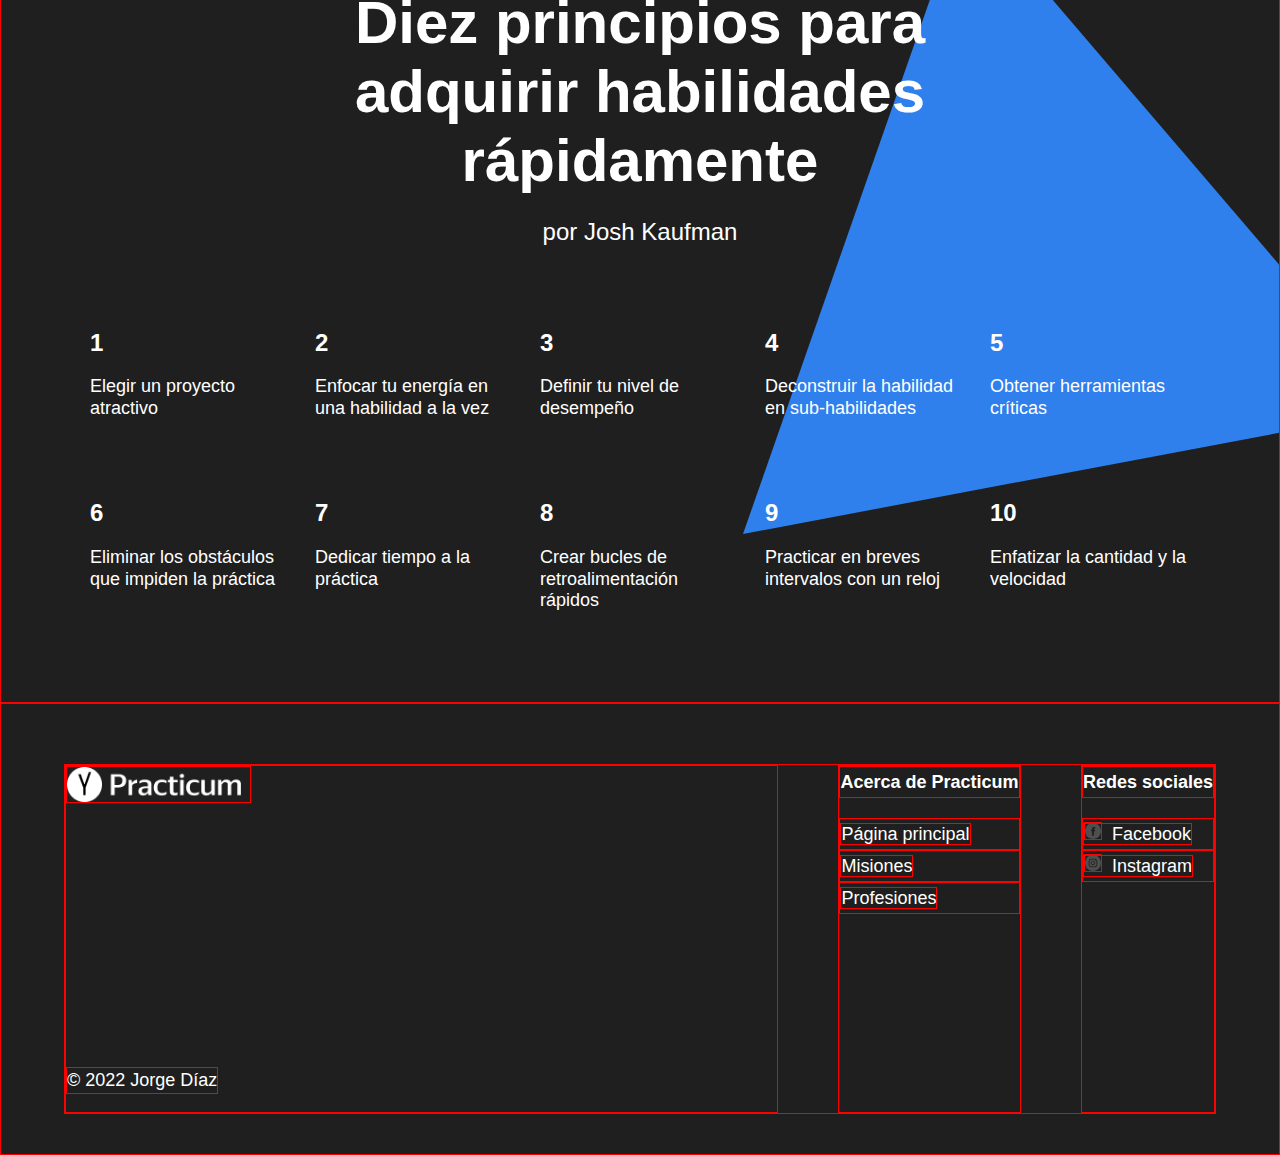
==== commit 64ace173: "add footer block and elements, correct feynman title subtitle padding instead of position" ====
--- a/index.html
+++ b/index.html
@@ -136,8 +136,35 @@
     </main>
     
     <footer class="footer">
+      <div class="footer__columns">
+        <div class="footer__column_content_copyright">
+          <div class="logo logo_place_footer"></div>
+          <div class="footer__author">&#169 2022 Jorge Díaz</div>
+        </div>
+        <ul class="footer__column_content_about">
+          <h4 class="footer__column-heading">Acerca de Practicum</h4>
+          <li class="footer__list">
+            <a class="footer__column-link" href="#">Página principal</a>
+          </li>
+          <li class="footer__list">
+            <a class="footer__column-link" href="#">Misiones</a>
+          </li>
+          <li class="footer__list">
+            <a class="footer__column-link" href="#">Profesiones</a>
+          </li>
+        </ul>
+        <ul class="footer__column_content_social">
+          <h4 class="footer__column-heading">Redes sociales</h4>
+          <li class="footer__list">
+            <a class="footer__column-link" href="#"><img class="footer__social-icons" src="./images/facebook_white.svg" alt="Icono de Facebook">Facebook</a>
+          </li>
+          <li class="footer__list">
+            <a class="footer__column-link" href="#"><img class="footer__social-icons" src="./images/instagram_white.svg" alt="Icono de Instagram">Instagram</a>
+          </li>
+        </ul>
+      </div>
+    </footer>
 
-    </footer>
   </div>
 </body>
 </html>
--- a/styles/style.css
+++ b/styles/style.css
@@ -14,17 +14,25 @@
 .digits,
 .feynman,
 .kaufman,
-.section-title,
-.section-subtitle,
-.table,
-.table__cell,
-.table__heading,
-.table__text {
+.footer,
+.footer__columns,
+.footer__column_content_copyright,
+.footer__column_content_about,
+.footer__column_content_social,
+.logo_place_footer,
+.footer__author,
+.footer__column-heading,
+.footer__list,
+.footer__column-link,
+.footer__social-icons {
   border: 1px solid red;
 }
 
 .logo {
-  
+  background-size: contain;
+  background-repeat: no-repeat;
+  position: absolute;
+  z-index: 9;
 }
 
 .header {
@@ -39,11 +47,8 @@
 
 .logo_place_header {
   background-image: url(../images/logo_place_header.png);
-  background-size: contain;
-  position: absolute;
   top: 30px;
   left: 64px;
-  z-index: 9;
   width: 154px;
   height: 31px;
 }
@@ -95,19 +100,6 @@
   right: 0px;
 }
 
-/* here we have two examples of selectors in order to remind you how to set styles for elements
-.header__square-pic {
-  height: 568px;
-  width: 568px;
-}*/
-
-/* including elements with key-value modifiers
-.table__cell_theme_dark {
-  width: 200px;
-  color: white;
-  margin-right: 0;
-  margin-top: 80px;
-}*/
 
 .description {
   display: flex;
@@ -152,6 +144,7 @@
   font-size: 24px;
   font-weight: bold;
 }
+
 
 .digits {
   display: flex;
@@ -213,10 +206,12 @@
   font-weight: normal;
 }
 
+
 .feynman {
   height: 790px;
   background-color: #f2f2f2;
   position: relative;
+  padding-top: 100px;
 }
 
 .feynman__title {
@@ -227,8 +222,8 @@
   font-weight: bold;
   text-align: center;
   position: relative;
-  top: 100px;
-  z-index: 9;
+  z-index: 9;
+  padding-bottom: 70px;
 }
 
 .feynman__subtitle {
@@ -238,7 +233,6 @@
   font-size: 36px;
   font-weight: normal;
   position: relative;
-  top: 170px;
   z-index: 9;
 }
 
@@ -262,6 +256,7 @@
   left: 0;
   bottom: 0;
 }
+
 
 .kaufman {
   display: flex;
@@ -324,3 +319,83 @@
   right: -124px;
   z-index: 6;
 }
+
+
+.footer {
+  min-height: 350px;
+  padding-top: 60px;
+  padding-bottom: 40px;
+  background-color: #1f1f1f;
+  display: flex;
+  justify-content: center;
+}
+
+.footer__columns {
+  width: 90%;
+  display: flex;
+  flex-direction: row;
+  justify-content: space-between;
+}
+
+.footer__column_content_copyright {
+  flex-basis: 711px;
+  position: relative;
+}
+
+.footer__column_content_about {
+  margin: 0;
+  padding: 0;
+}
+
+.footer__column_content_social {
+  margin: 0;
+  padding: 0;
+}
+
+.logo_place_footer {
+  background-image: url(../images/logo_place_footer.png);
+  width: 183px;
+  height: 35px;
+  top: 0;
+  left: 0;
+}
+
+.footer__author {
+  line-height: 25px;
+  font-size: 18px;
+  font-weight: normal;
+  color: white;
+  margin-top: 18px;
+  position: absolute;
+  bottom: 18px;
+  left: 0;
+}
+
+.footer__column-heading {
+  margin-top: 0;
+  margin-bottom: 20px;
+  line-height: 30px;
+  font-size: 18px;
+  font-weight: bold;
+  color: white;
+}
+
+.footer__list {
+  line-height: 30px;
+  font-size: 18px;
+  font-weight: normal;
+  color: white;
+  padding: 0 0;
+  list-style: none;
+}
+
+.footer__column-link {
+  text-decoration: none;
+  color: white;
+}
+
+.footer__social-icons {
+  width: 16px;
+  height: 16px;
+  margin-right: 10px;
+}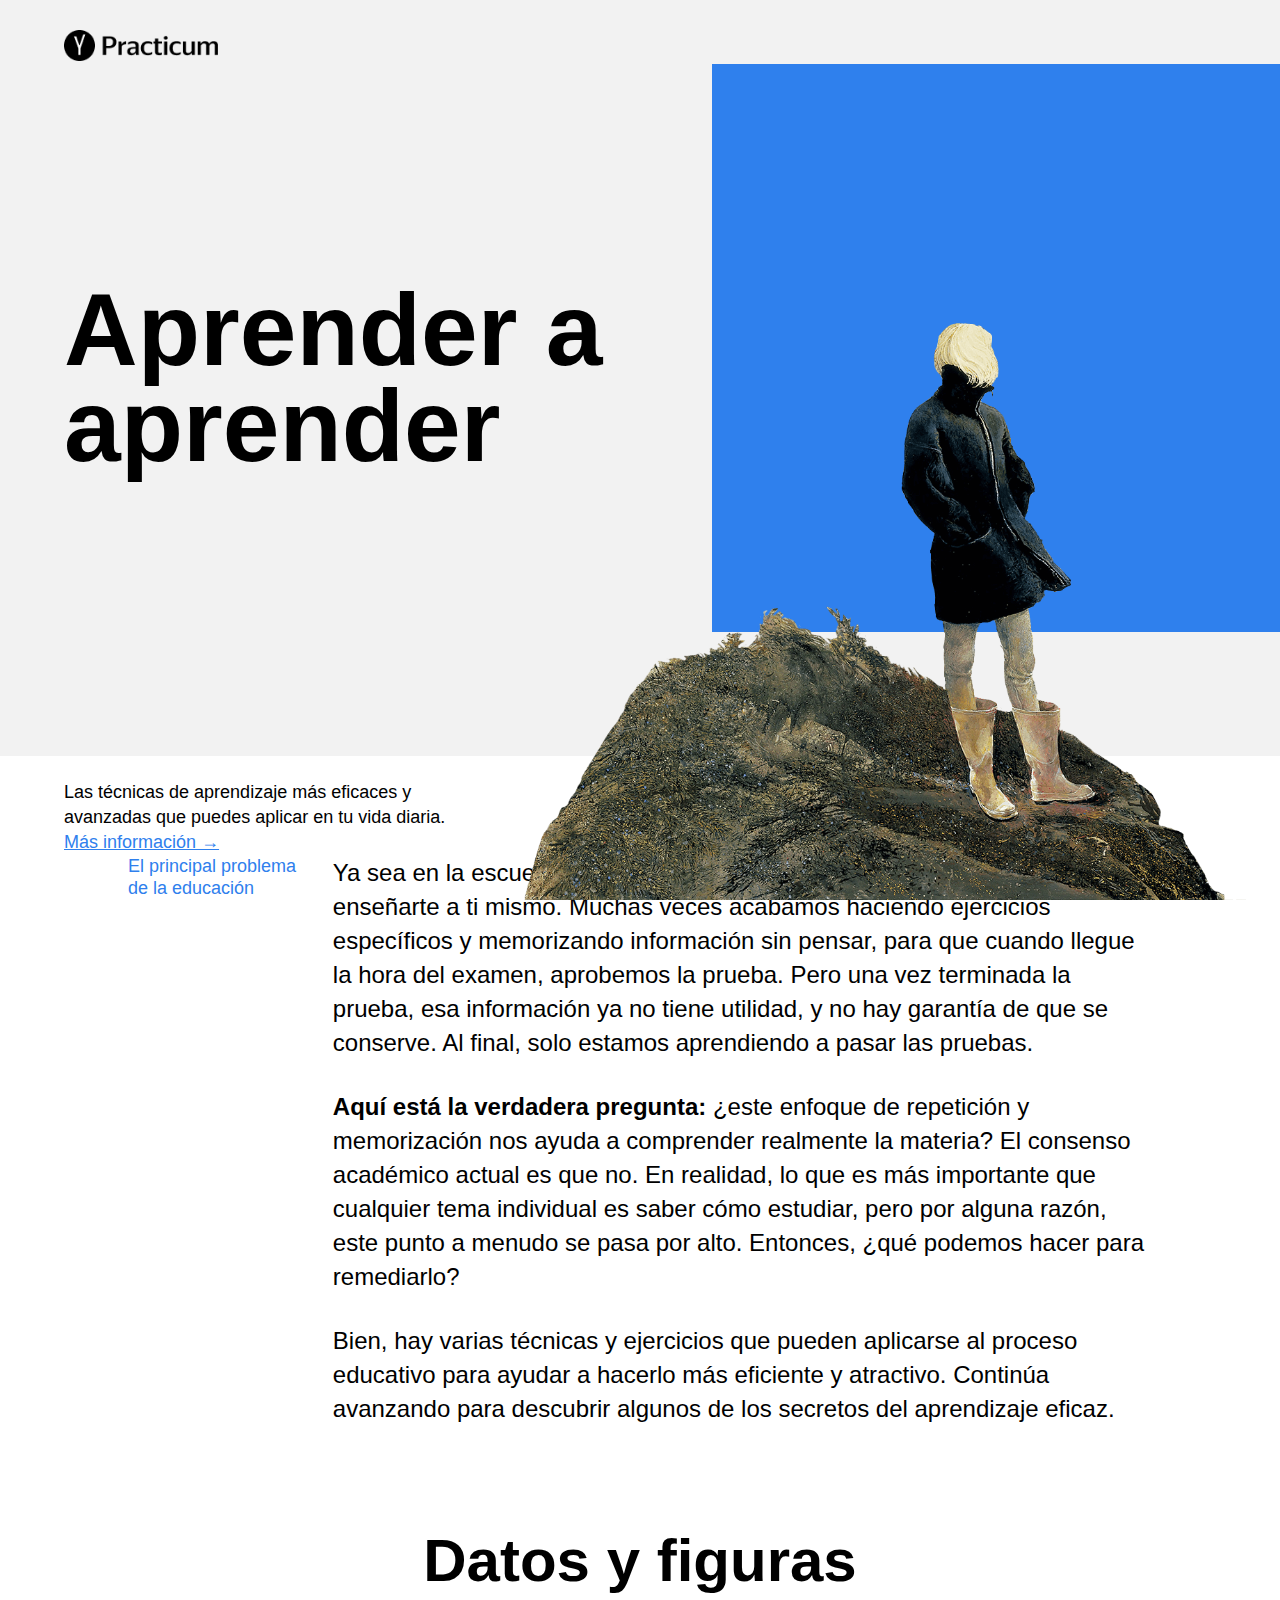
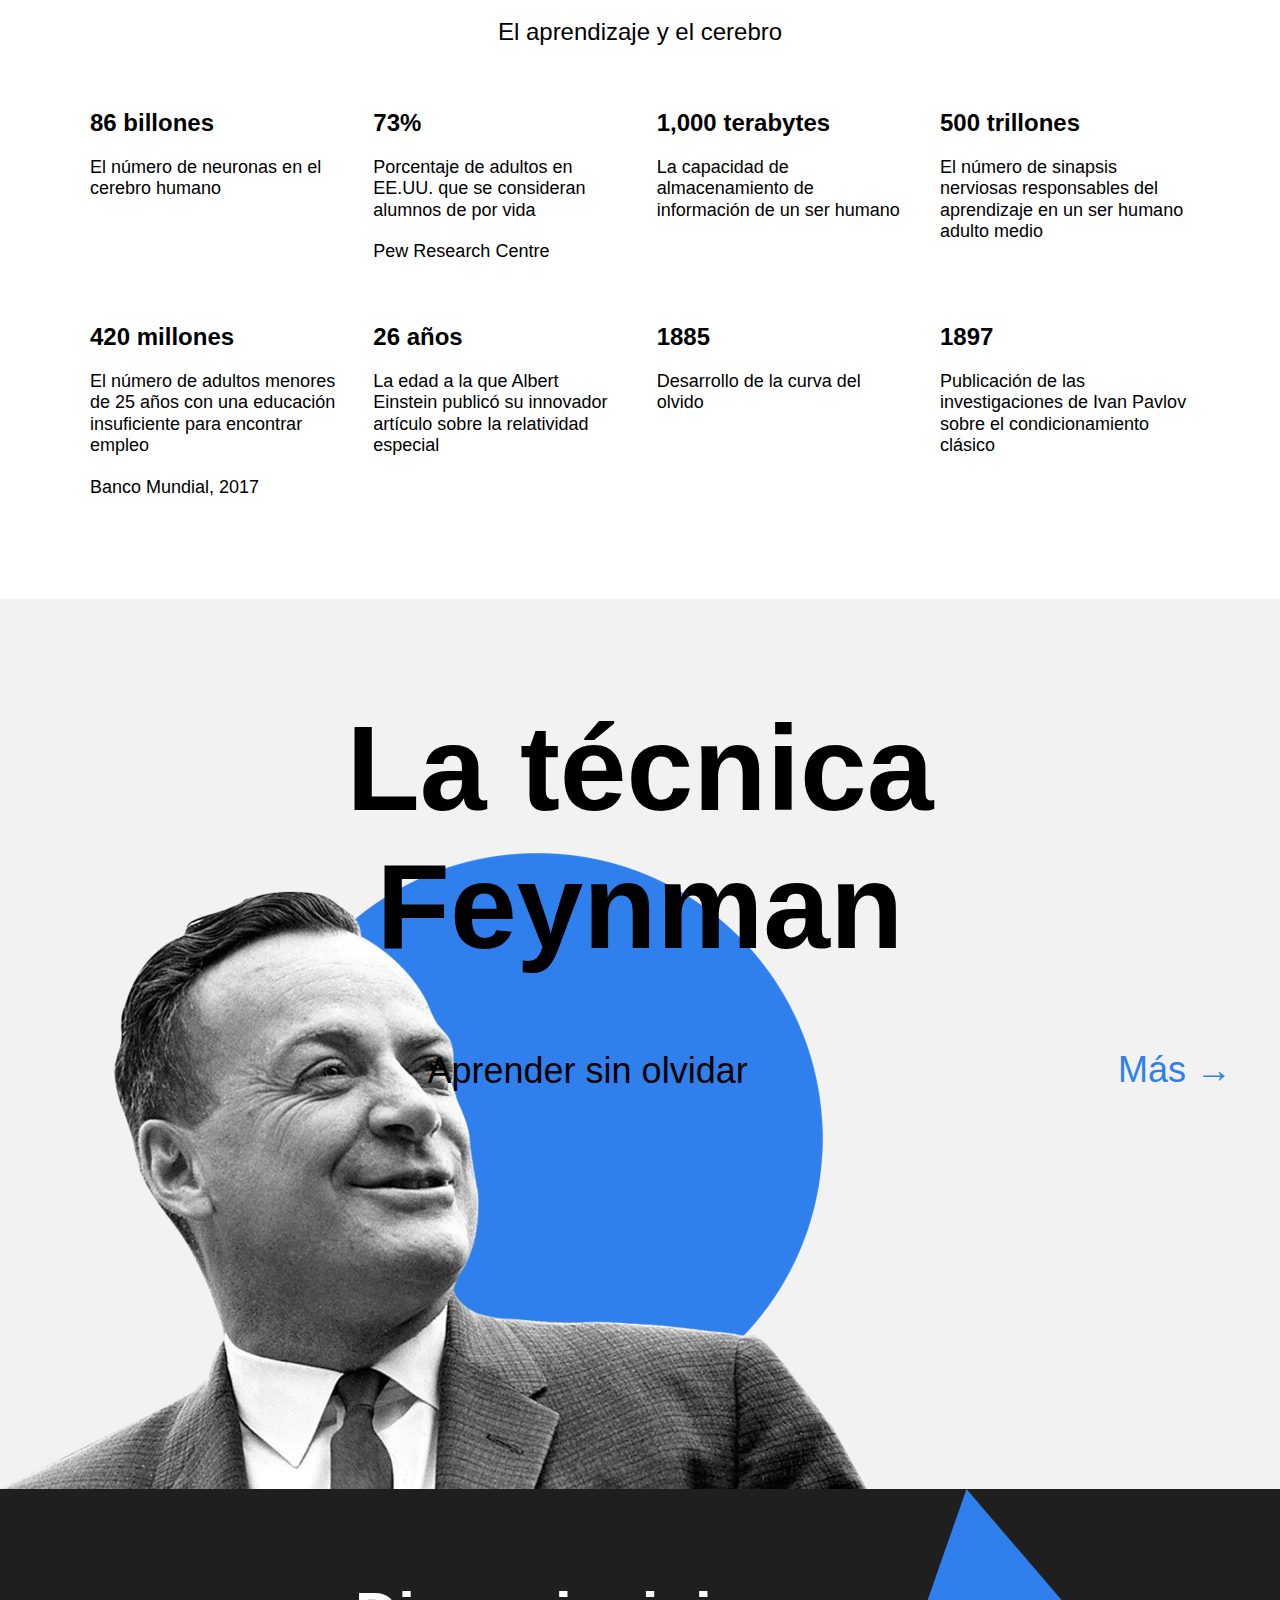
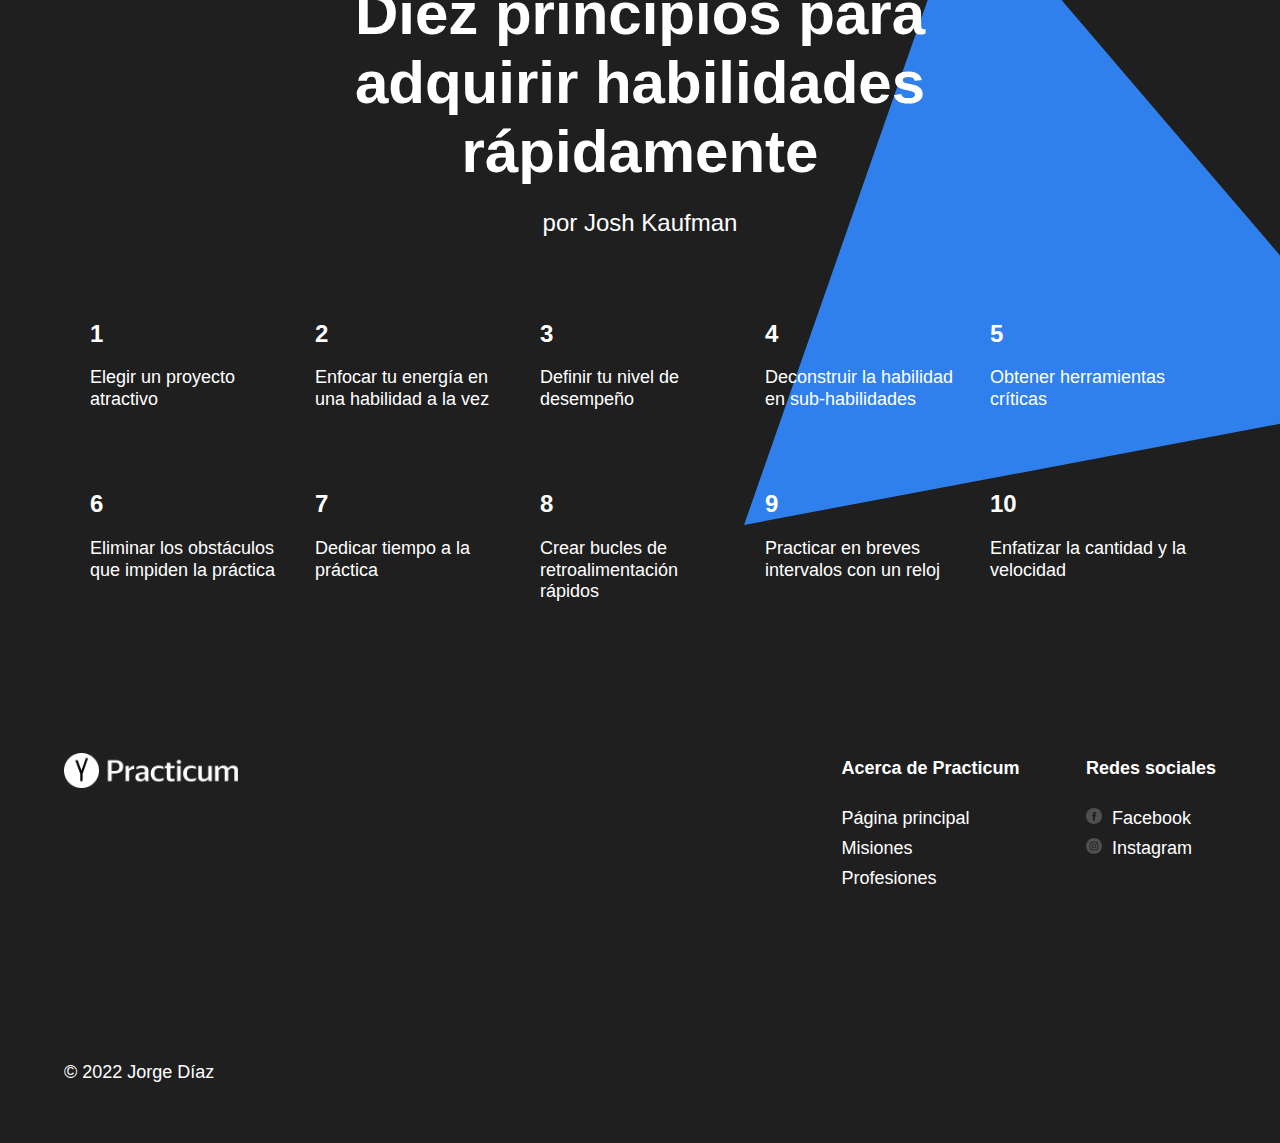
==== commit 063c45cd: "delete borders guides, final commit for review" ====
--- a/index.html
+++ b/index.html
@@ -27,7 +27,7 @@
       <section class="description">
         <div class="two-columns">
           <div class="two-columns__brief">El principal problema de la educación</div>
-          <div class="two-columns__main-text">  
+          <div class="two-columns__main-text">
             <p class="two-columns__paragraph">Ya sea en la escuela o en la universidad, lo único que nadie te enseña es a enseñarte a ti mismo. Muchas veces acabamos haciendo ejercicios específicos y memorizando información sin pensar, para que cuando llegue la hora del examen, aprobemos la prueba. Pero una vez terminada la prueba, esa información ya no tiene utilidad, y no hay garantía de que se conserve. Al final, solo estamos aprendiendo a pasar las pruebas.</p>
             <p class="two-columns__paragraph">
               <span class="span-accent">Aquí está la verdadera pregunta:</span> ¿este enfoque de repetición y memorización nos ayuda a comprender realmente la materia? El consenso académico actual es que no. En realidad, lo que es más importante que cualquier tema individual es saber cómo estudiar, pero por alguna razón, este punto a menudo se pasa por alto. Entonces, ¿qué podemos hacer para remediarlo?
@@ -132,9 +132,9 @@
         </ul>
         <div class="kaufman__triangle" alt="Un gran triángulo azul, sobre el que Josh Kaufman reclama la propiedad"></div>
       </section>
-    
+
     </main>
-    
+
     <footer class="footer">
       <div class="footer__columns">
         <div class="footer__column_content_copyright">
--- a/styles/style.css
+++ b/styles/style.css
@@ -9,24 +9,14 @@
   font-family: "Helvetica Neue", "Arial", "sans-serif";
 }
 
-.header, 
+/*.header,
 .description,
 .digits,
 .feynman,
 .kaufman,
-.footer,
-.footer__columns,
-.footer__column_content_copyright,
-.footer__column_content_about,
-.footer__column_content_social,
-.logo_place_footer,
-.footer__author,
-.footer__column-heading,
-.footer__list,
-.footer__column-link,
-.footer__social-icons {
+.footer {
   border: 1px solid red;
-}
+}*/
 
 .logo {
   background-size: contain;
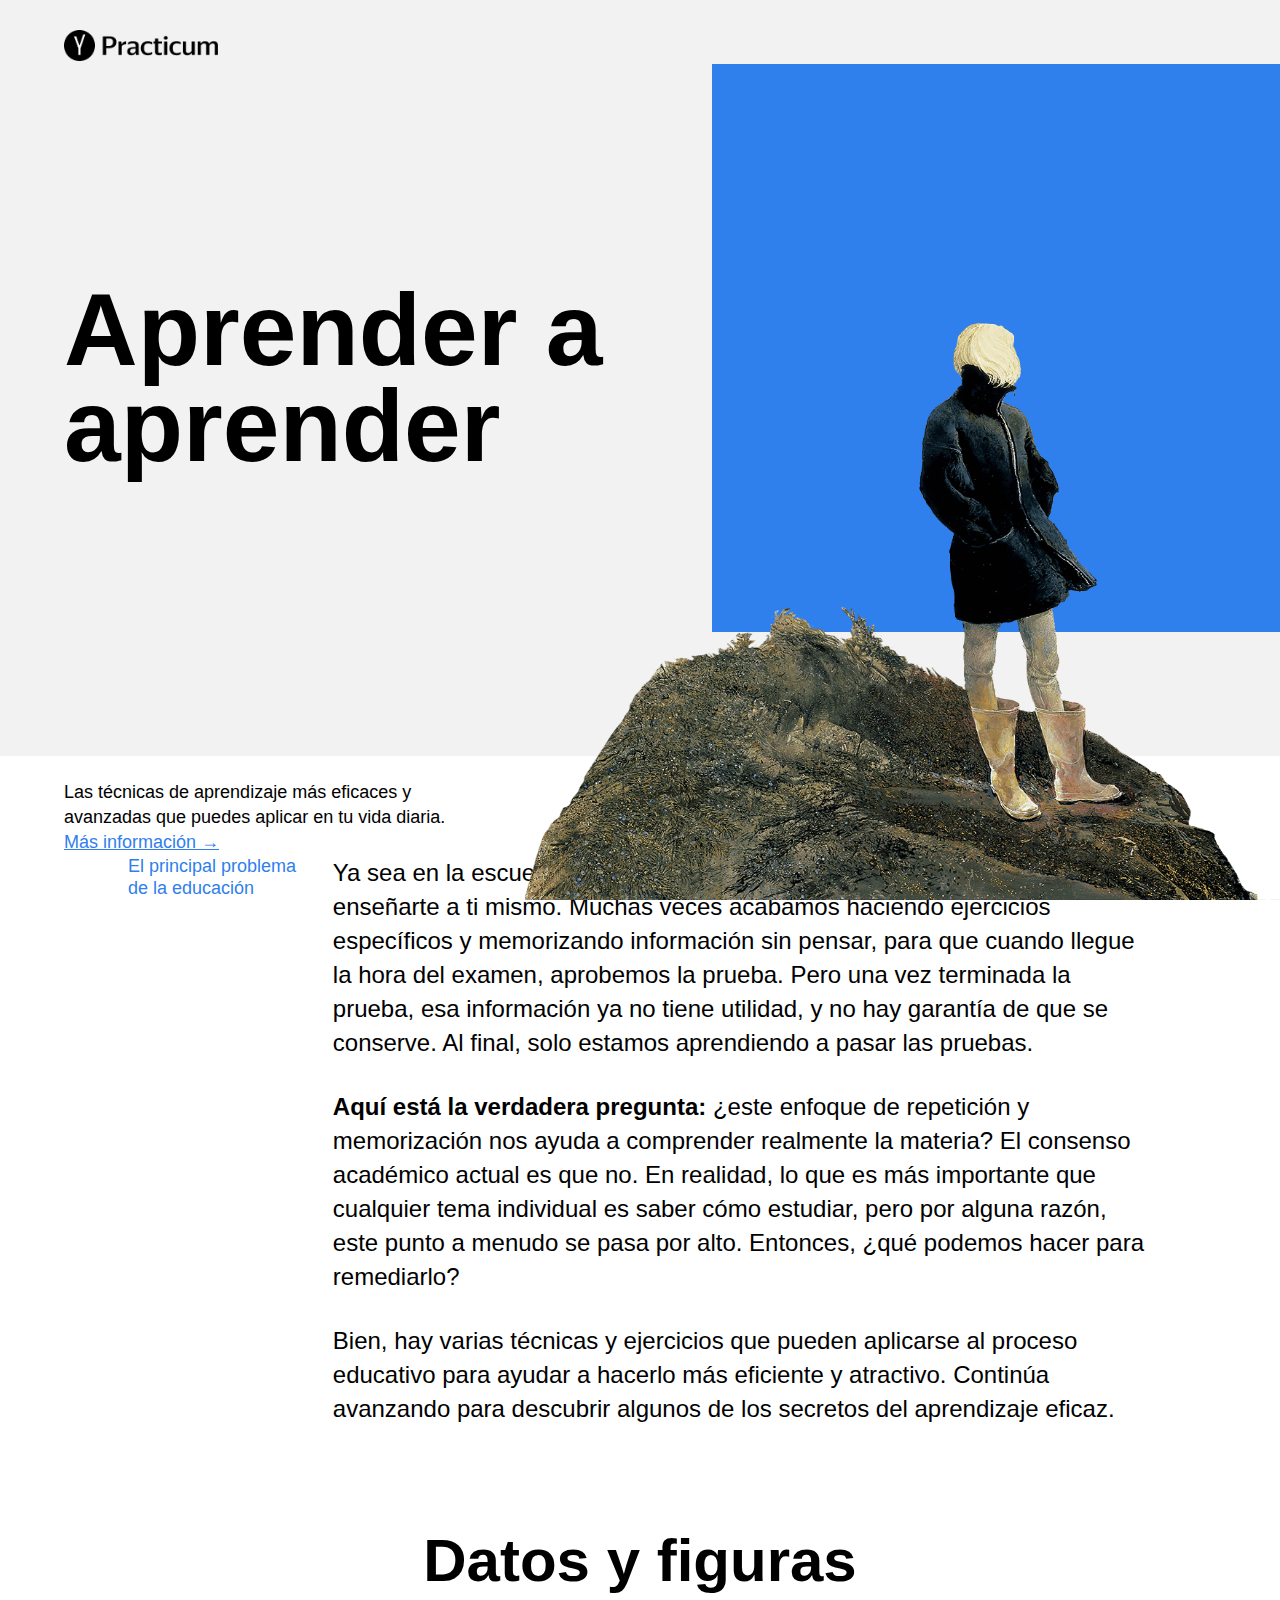
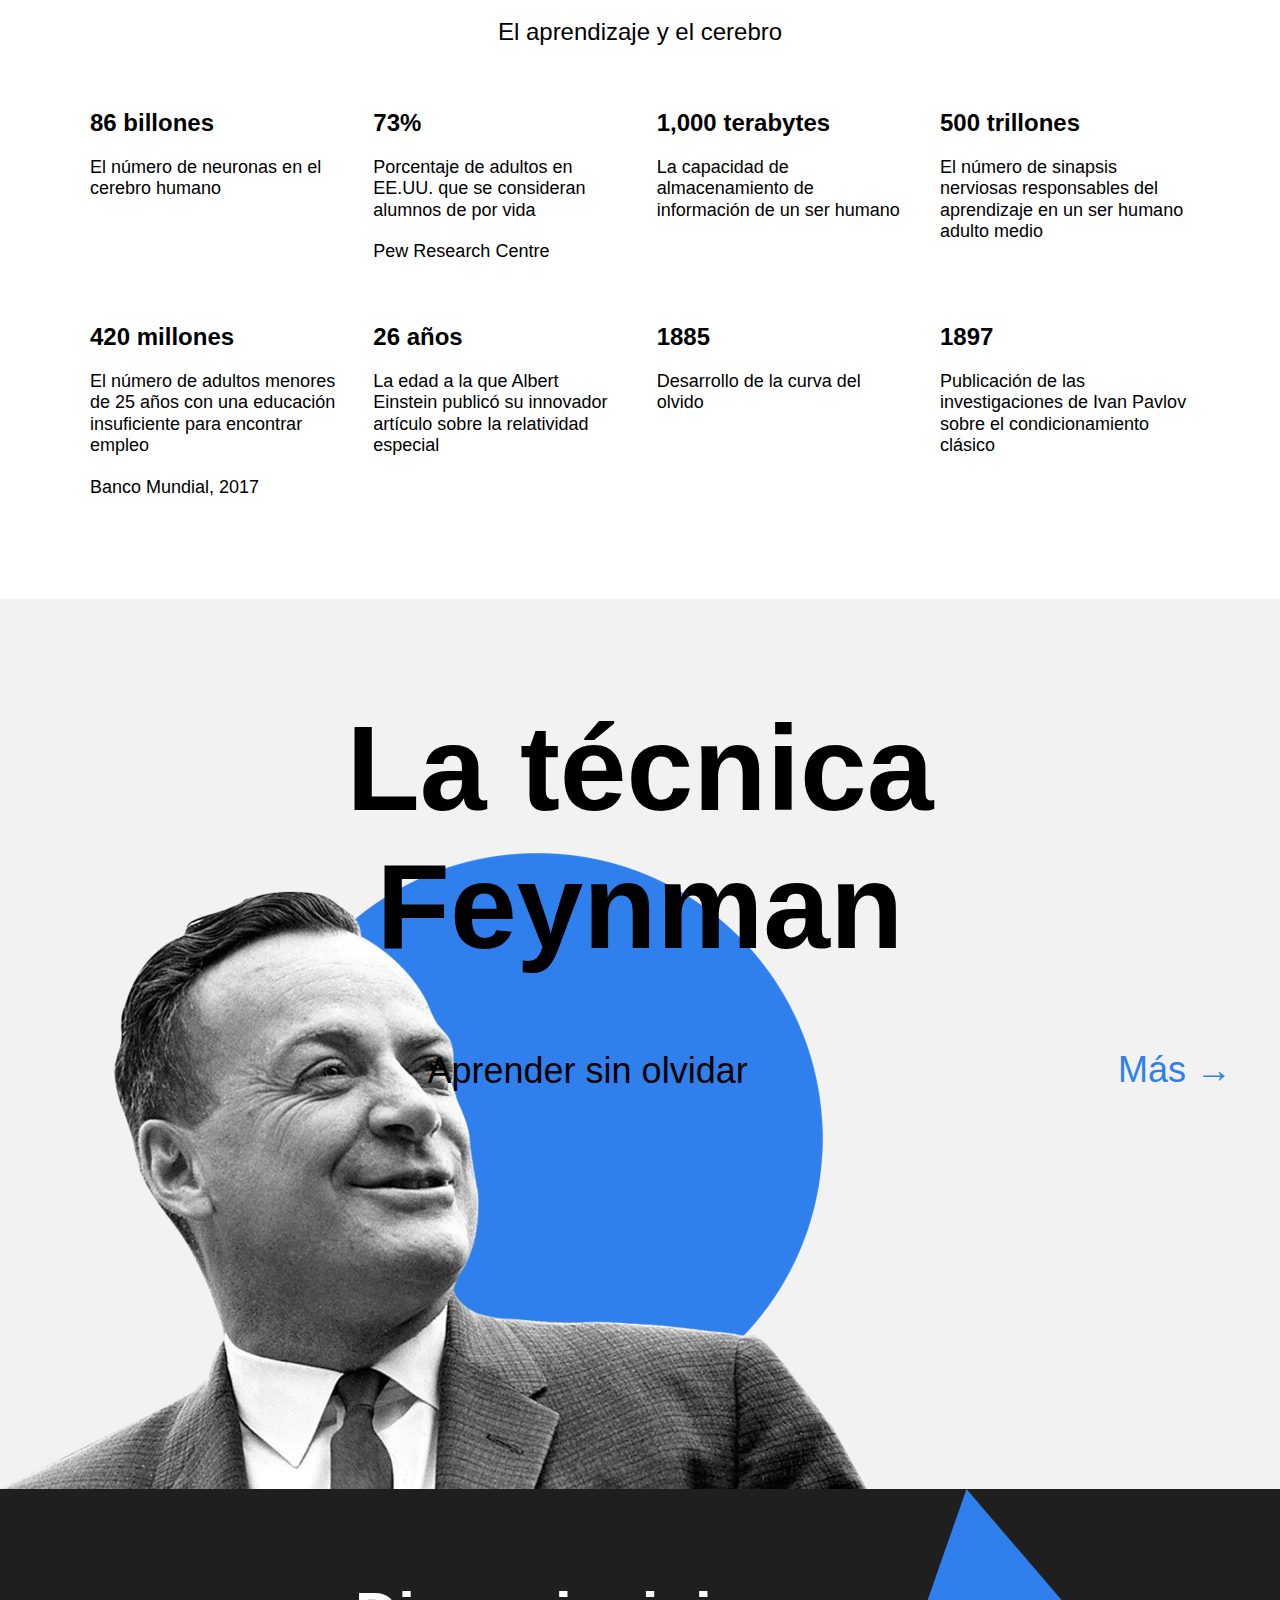
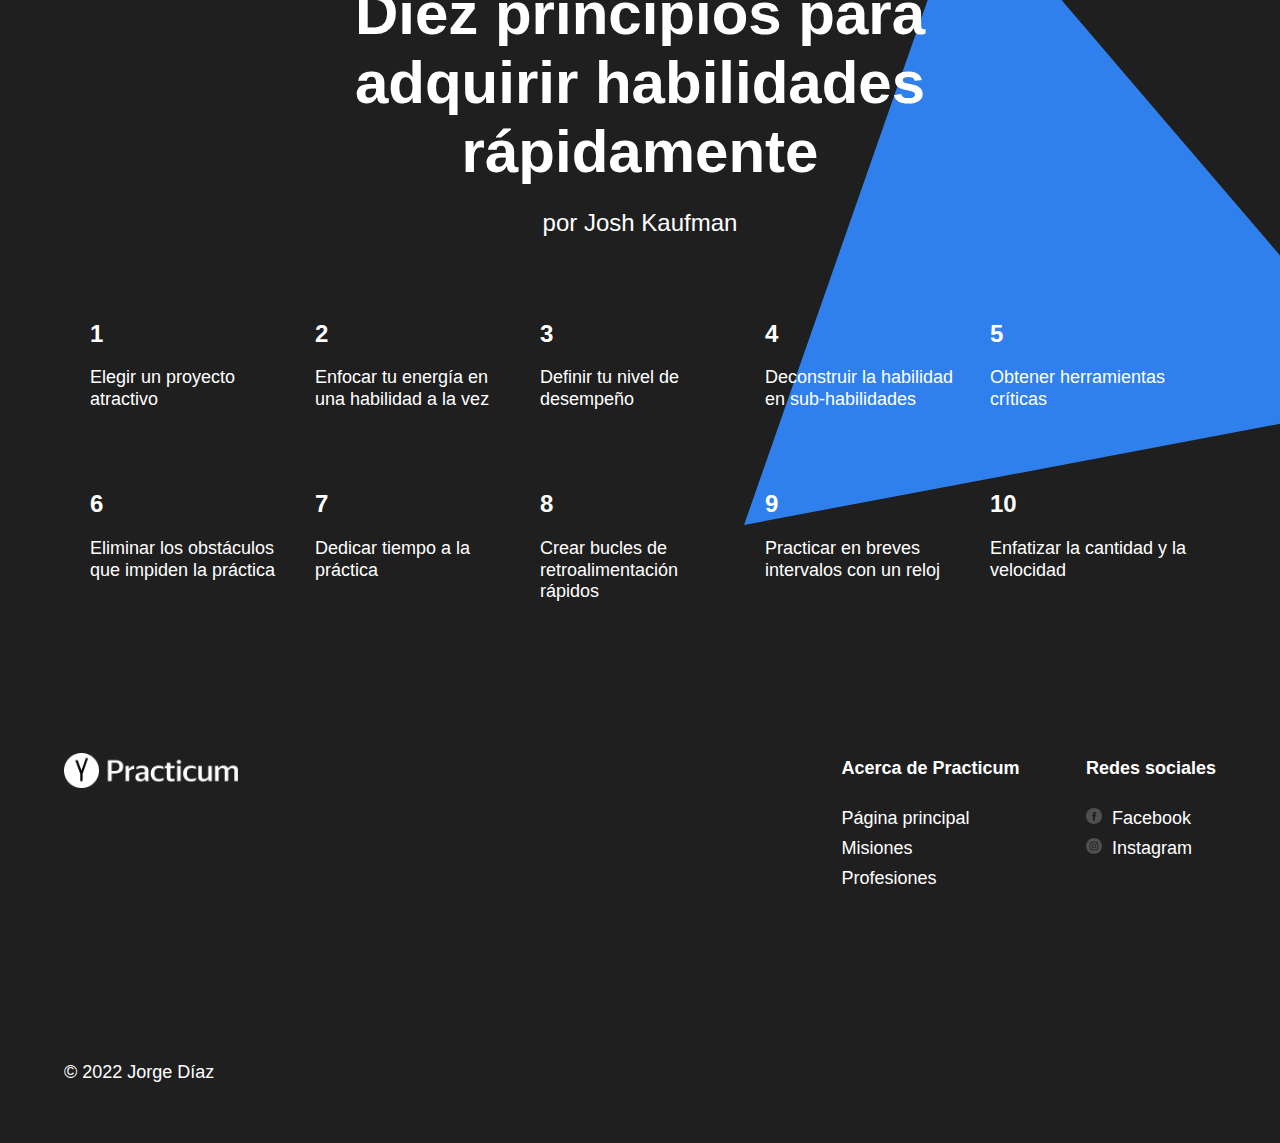
==== commit c8832662: "correct index.html w3c validator errors" ====
--- a/index.html
+++ b/index.html
@@ -1,5 +1,5 @@
 <!DOCTYPE html>
-<html lang="en">
+<html lang="es">
 <head>
   <meta charset="UTF-8">
   <meta name="viewport" content="width=device-width, initial-scale=1.0">
@@ -18,7 +18,7 @@
       <h2 class="header__subtitle">Las técnicas de aprendizaje más eficaces y avanzadas que puedes aplicar en tu vida diaria.
         <a class="header__link" href="#">Más información →</a>
       </h2>
-      <div class="header__main-illustration" alt="Imagen del encabezado, mujer con abrigo y botas de pie sobre una montaña reflexionando"></div>
+      <img class="header__main-illustration" src="./images/header-image.png" alt="Imagen del encabezado, mujer con abrigo y botas de pie sobre una montaña reflexionando">
       <div class="header__square"></div>
     </header>
 
@@ -26,7 +26,7 @@
 
       <section class="description">
         <div class="two-columns">
-          <div class="two-columns__brief">El principal problema de la educación</div>
+          <h3 class="two-columns__brief">El principal problema de la educación</h3>
           <div class="two-columns__main-text">
             <p class="two-columns__paragraph">Ya sea en la escuela o en la universidad, lo único que nadie te enseña es a enseñarte a ti mismo. Muchas veces acabamos haciendo ejercicios específicos y memorizando información sin pensar, para que cuando llegue la hora del examen, aprobemos la prueba. Pero una vez terminada la prueba, esa información ya no tiene utilidad, y no hay garantía de que se conserve. Al final, solo estamos aprendiendo a pasar las pruebas.</p>
             <p class="two-columns__paragraph">
@@ -130,7 +130,7 @@
             <p class="table__text table__text_theme_dark">Enfatizar la cantidad y la velocidad</p>
           </li>
         </ul>
-        <div class="kaufman__triangle" alt="Un gran triángulo azul, sobre el que Josh Kaufman reclama la propiedad"></div>
+        <img class="kaufman__triangle" src="./images/kaufman-triangle.svg" alt="Un gran triángulo azul, sobre el que Josh Kaufman reclama la propiedad">
       </section>
 
     </main>
@@ -139,29 +139,33 @@
       <div class="footer__columns">
         <div class="footer__column_content_copyright">
           <div class="logo logo_place_footer"></div>
-          <div class="footer__author">&#169 2022 Jorge Díaz</div>
+          <div class="footer__author">&#169; 2022 Jorge Díaz</div>
         </div>
-        <ul class="footer__column_content_about">
+        <div class="footer__column_content_about">
           <h4 class="footer__column-heading">Acerca de Practicum</h4>
-          <li class="footer__list">
-            <a class="footer__column-link" href="#">Página principal</a>
-          </li>
-          <li class="footer__list">
-            <a class="footer__column-link" href="#">Misiones</a>
-          </li>
-          <li class="footer__list">
-            <a class="footer__column-link" href="#">Profesiones</a>
-          </li>
-        </ul>
-        <ul class="footer__column_content_social">
+          <ul class="footer__column_content_about">
+            <li class="footer__list">
+              <a class="footer__column-link" href="#">Página principal</a>
+            </li>
+            <li class="footer__list">
+              <a class="footer__column-link" href="#">Misiones</a>
+            </li>
+            <li class="footer__list">
+              <a class="footer__column-link" href="#">Profesiones</a>
+            </li>
+          </ul>
+        </div>
+        <div class="footer__column_content_social">
           <h4 class="footer__column-heading">Redes sociales</h4>
-          <li class="footer__list">
-            <a class="footer__column-link" href="#"><img class="footer__social-icons" src="./images/facebook_white.svg" alt="Icono de Facebook">Facebook</a>
-          </li>
-          <li class="footer__list">
-            <a class="footer__column-link" href="#"><img class="footer__social-icons" src="./images/instagram_white.svg" alt="Icono de Instagram">Instagram</a>
-          </li>
-        </ul>
+          <ul class="footer__column_content_social">
+            <li class="footer__list">
+              <a class="footer__column-link" href="#"><img class="footer__social-icons" src="./images/facebook_white.svg" alt="Icono de Facebook">Facebook</a>
+            </li>
+            <li class="footer__list">
+              <a class="footer__column-link" href="#"><img class="footer__social-icons" src="./images/instagram_white.svg" alt="Icono de Instagram">Instagram</a>
+            </li>
+          </ul>
+        </div>
       </div>
     </footer>
 
--- a/styles/style.css
+++ b/styles/style.css
@@ -72,7 +72,6 @@
 .header__main-illustration {
   width: 756px;
   height: 608px;
-  background-image: url(../images/header-image.png);
   background-size: contain;
   background-repeat: no-repeat;
   position: absolute;
@@ -107,6 +106,7 @@
 
 .two-columns__brief {
   width: 175px;
+  margin: 0;
   line-height: 1.2;
   font-size: 18px;
   font-weight: normal;
@@ -303,7 +303,6 @@
 .kaufman__triangle {
   width: 660px;
   height: 636px;
-  background-image: url(../images/kaufman-triangle.svg);
   position: absolute;
   top: 0;
   right: -124px;
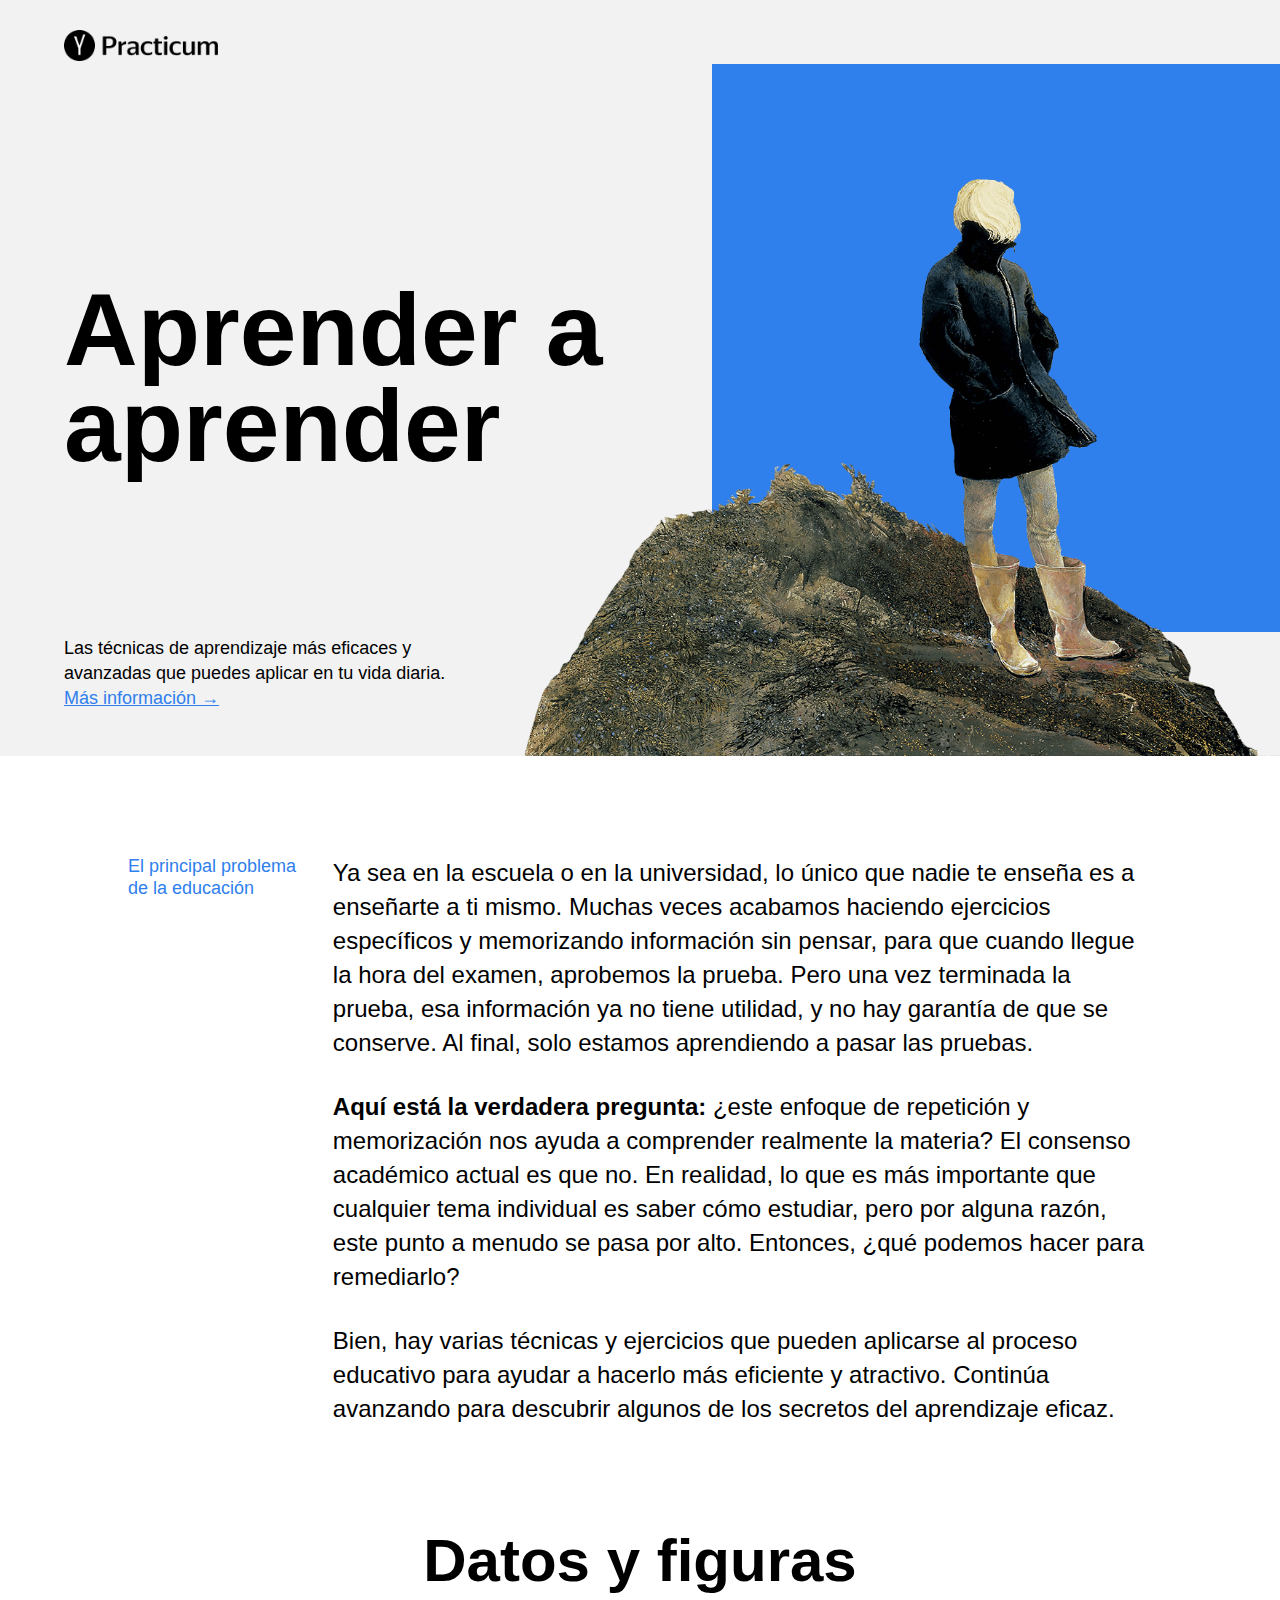
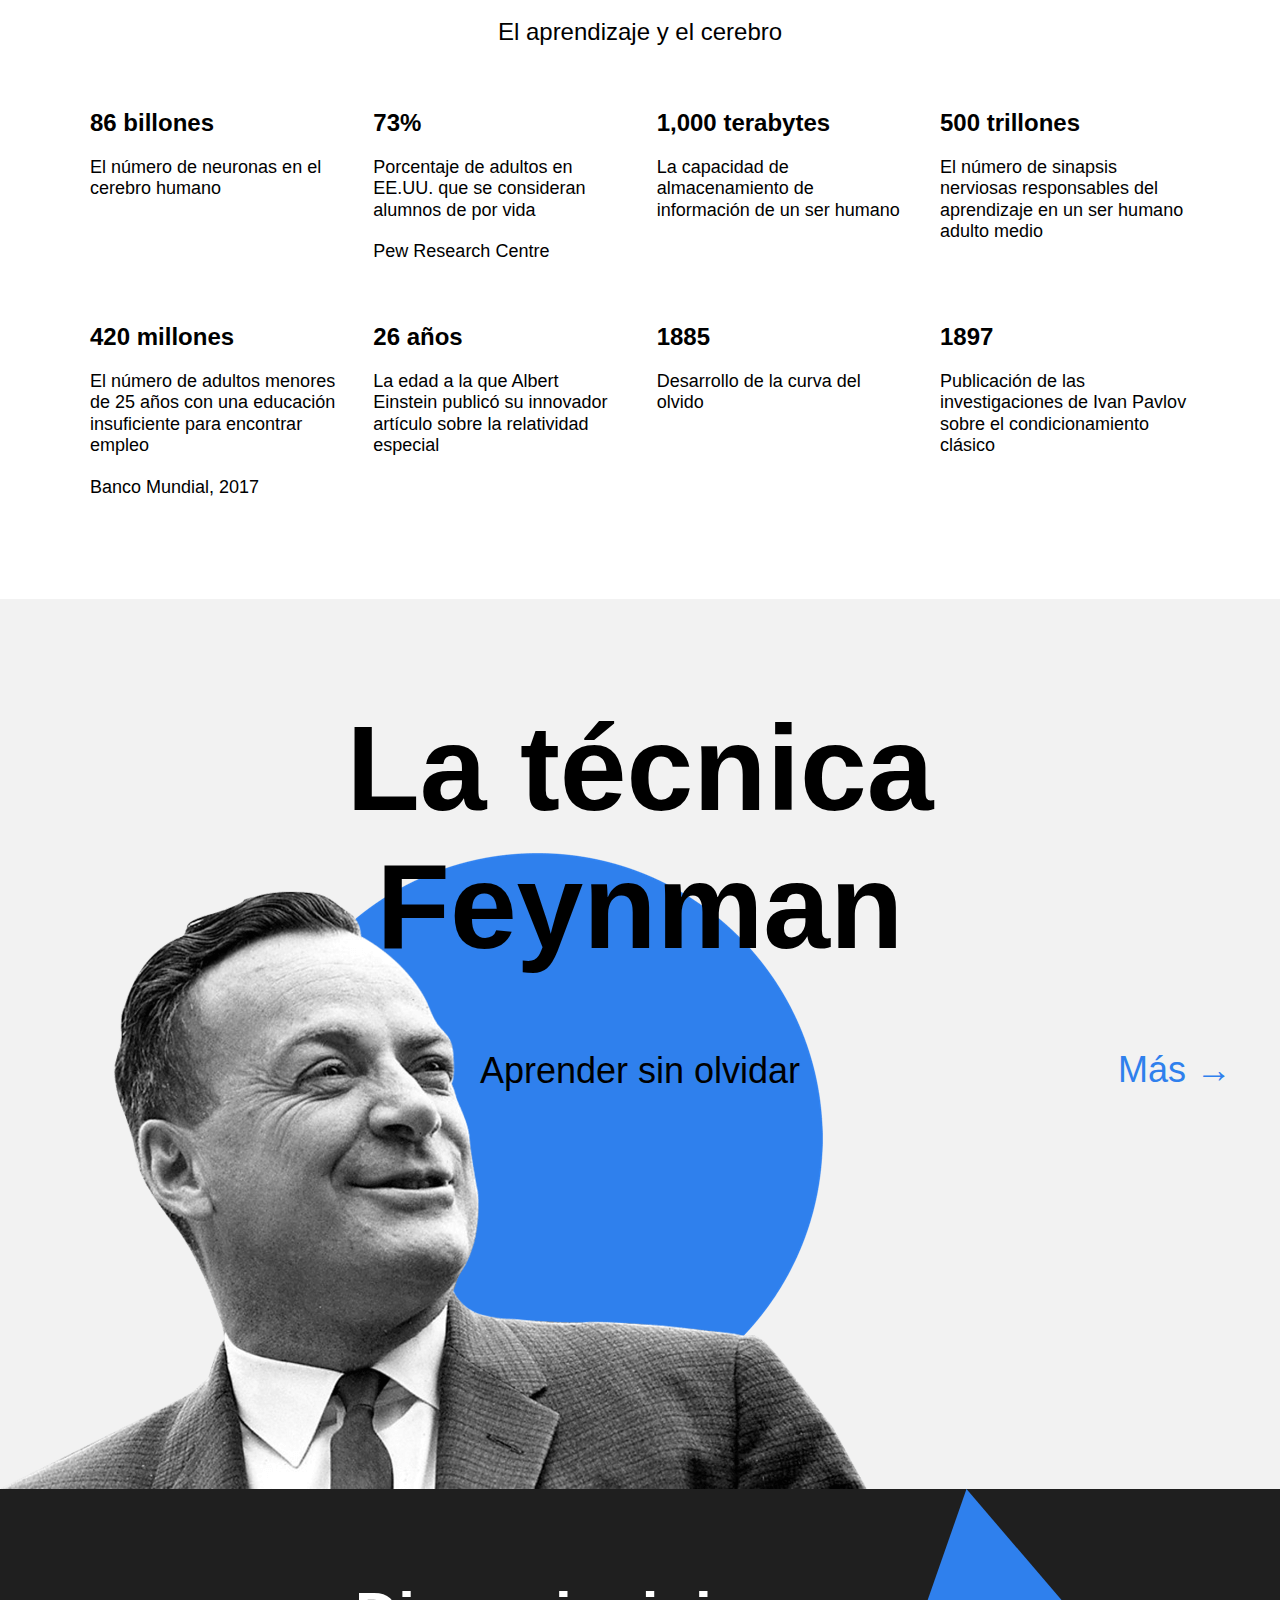
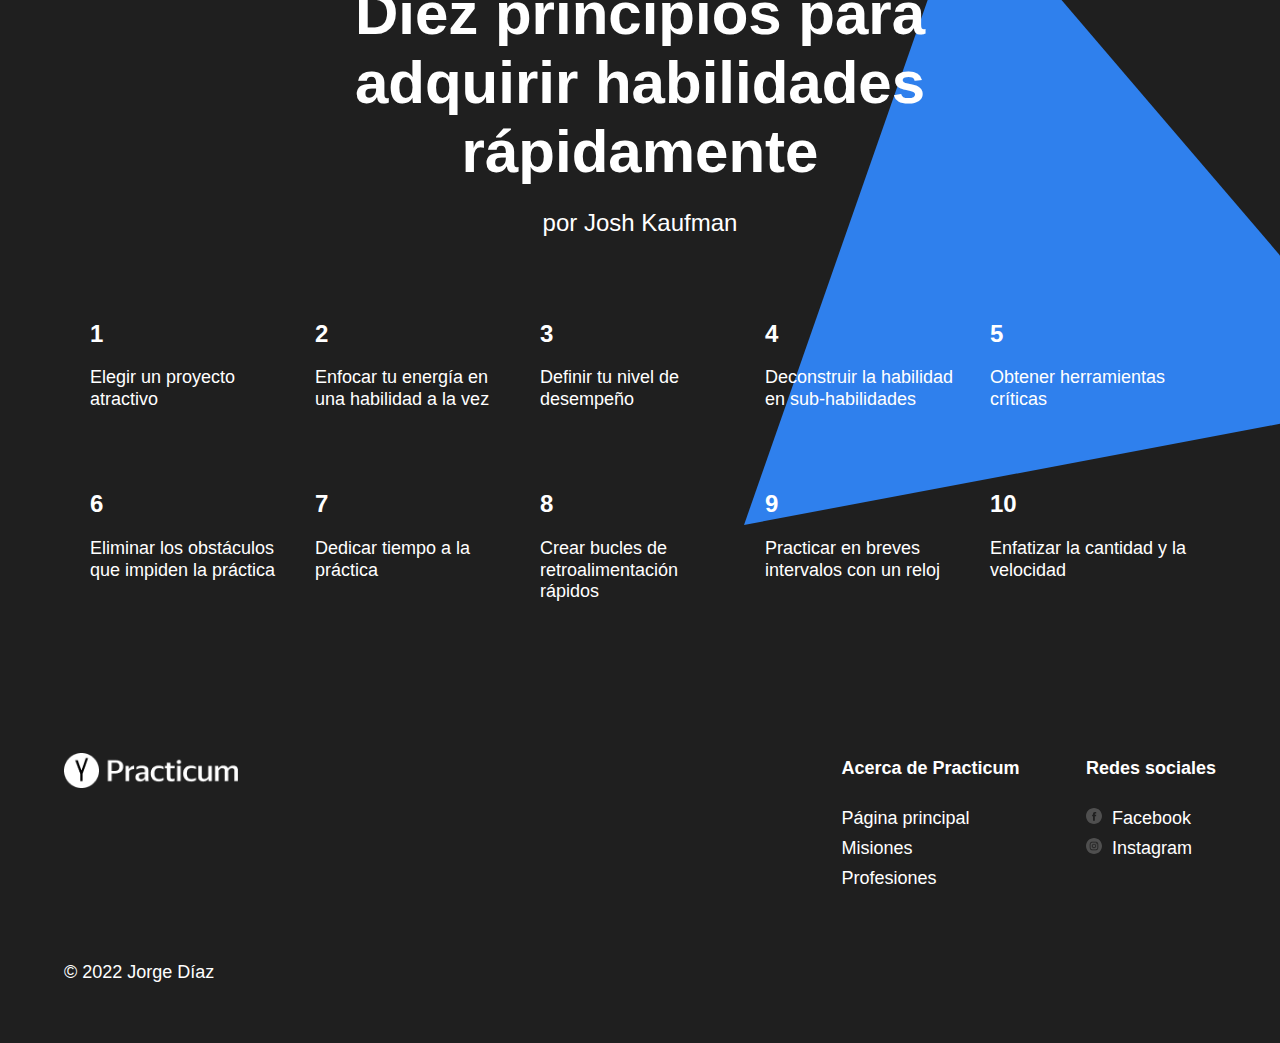
==== commit 54fab1cb: "Reorganize sprint1 code and files to BEM structure" ====
--- a/index.html
+++ b/index.html
@@ -3,8 +3,7 @@
 <head>
   <meta charset="UTF-8">
   <meta name="viewport" content="width=device-width, initial-scale=1.0">
-  <link rel="stylesheet" href="./styles/normalize.css" />
-  <link rel="stylesheet" href="./styles/style.css" />
+  <link rel="stylesheet" href="./pages/index.css" />
   <title>Aprender a aprender</title>
 </head>
 
@@ -30,7 +29,7 @@
           <div class="two-columns__main-text">
             <p class="two-columns__paragraph">Ya sea en la escuela o en la universidad, lo único que nadie te enseña es a enseñarte a ti mismo. Muchas veces acabamos haciendo ejercicios específicos y memorizando información sin pensar, para que cuando llegue la hora del examen, aprobemos la prueba. Pero una vez terminada la prueba, esa información ya no tiene utilidad, y no hay garantía de que se conserve. Al final, solo estamos aprendiendo a pasar las pruebas.</p>
             <p class="two-columns__paragraph">
-              <span class="span-accent">Aquí está la verdadera pregunta:</span> ¿este enfoque de repetición y memorización nos ayuda a comprender realmente la materia? El consenso académico actual es que no. En realidad, lo que es más importante que cualquier tema individual es saber cómo estudiar, pero por alguna razón, este punto a menudo se pasa por alto. Entonces, ¿qué podemos hacer para remediarlo?
+              <span class="two-columns__span-accent">Aquí está la verdadera pregunta:</span> ¿este enfoque de repetición y memorización nos ayuda a comprender realmente la materia? El consenso académico actual es que no. En realidad, lo que es más importante que cualquier tema individual es saber cómo estudiar, pero por alguna razón, este punto a menudo se pasa por alto. Entonces, ¿qué podemos hacer para remediarlo?
             </p>
             <p class="two-columns__paragraph">Bien, hay varias técnicas y ejercicios que pueden aplicarse al proceso educativo para ayudar a hacerlo más eficiente y atractivo. Continúa avanzando para descubrir algunos de los secretos del aprendizaje eficaz.</p>
           </div>
@@ -137,13 +136,13 @@
 
     <footer class="footer">
       <div class="footer__columns">
-        <div class="footer__column_content_copyright">
+        <div class="footer__columns_content_copyright">
           <div class="logo logo_place_footer"></div>
           <div class="footer__author">&#169; 2022 Jorge Díaz</div>
         </div>
-        <div class="footer__column_content_about">
+        <div class="footer__columns_content_about">
           <h4 class="footer__column-heading">Acerca de Practicum</h4>
-          <ul class="footer__column_content_about">
+          <ul class="footer__columns_content_about">
             <li class="footer__list">
               <a class="footer__column-link" href="#">Página principal</a>
             </li>
@@ -155,9 +154,9 @@
             </li>
           </ul>
         </div>
-        <div class="footer__column_content_social">
+        <div class="footer__columns_content_social">
           <h4 class="footer__column-heading">Redes sociales</h4>
-          <ul class="footer__column_content_social">
+          <ul class="footer__columns_content_social">
             <li class="footer__list">
               <a class="footer__column-link" href="#"><img class="footer__social-icons" src="./images/facebook_white.svg" alt="Icono de Facebook">Facebook</a>
             </li>
--- a/pages/index.css
+++ b/pages/index.css
@@ -0,0 +1,48 @@
+@import url("../vendors/normalize.css");
+@import url("../blocks/page/page.css");
+@import url("../blocks/logo/logo.css");
+@import url("../blocks/logo/_place/logo_place_header.css");
+@import url("../blocks/logo/_place/logo_place_footer.css");
+@import url("../blocks/header/header.css");
+@import url("../blocks/header/__title/header__title.css");
+@import url("../blocks/header/__subtitle/header__subtitle.css");
+@import url("../blocks/header/__link/header__link.css");
+@import url("../blocks/header/__main-illustration/header__main-illustration.css");
+@import url("../blocks/header/__square/header__square.css");
+@import url("../blocks/content/content.css");
+@import url("../blocks/description/description.css");
+@import url("../blocks/two-columns/two-columns.css");
+@import url("../blocks/two-columns/__brief/two-columns__brief.css");
+@import url("../blocks/two-columns/__main-text/two-columns__main-text.css");
+@import url("../blocks/two-columns/__paragraph/two-columns__paragraph.css");
+@import url("../blocks/two-columns/__span-accent/two-columns__span-accent.css");
+@import url("../blocks/digits/digits.css");
+@import url("../blocks/section-title/section-title.css");
+@import url("../blocks/section-title/_theme/section-title_theme_dark.css");
+@import url("../blocks/section-subtitle/section-subtitle.css");
+@import url("../blocks/section-subtitle/_theme/section-subtitle_theme_dark.css");
+@import url("../blocks/table/table.css");
+@import url("../blocks/table/_theme/table_theme_dark.css");
+@import url("../blocks/table/__cell/table__cell.css");
+@import url("../blocks/table/__cell/_theme/table__cell_theme_dark.css");
+@import url("../blocks/table/__heading/table__heading.css");
+@import url("../blocks/table/__heading/_theme/table__heading_theme_dark.css");
+@import url("../blocks/table/__text/table__text.css");
+@import url("../blocks/table/__text/_theme/table__text_theme_dark.css");
+@import url("../blocks/feynman/feynman.css");
+@import url("../blocks/feynman/__title/feynman__title.css");
+@import url("../blocks/feynman/__subtitle/feynman__subtitle.css");
+@import url("../blocks/feynman/__link/feynman__link.css");
+@import url("../blocks/feynman/__image/feynman__image.css");
+@import url("../blocks/kaufman/kaufman.css");
+@import url("../blocks/kaufman/__triangle/kaufman__triangle.css");
+@import url("../blocks/footer/footer.css");
+@import url("../blocks/footer/__columns/footer__columns.css");
+@import url("../blocks/footer/__columns/_content/footer__columns_content_copyright.css");
+@import url("../blocks/footer/__columns/_content/footer__columns_content_about.css");
+@import url("../blocks/footer/__columns/_content/footer__columns_content_social.css");
+@import url("../blocks/footer/__author/footer__author.css");
+@import url("../blocks/footer/__column-heading/footer__column-heading.css");
+@import url("../blocks/footer/__list/footer__list.css");
+@import url("../blocks/footer/__column-link/footer__link.css");
+@import url("../blocks/footer/__social-icons/footer__social-icons.css");
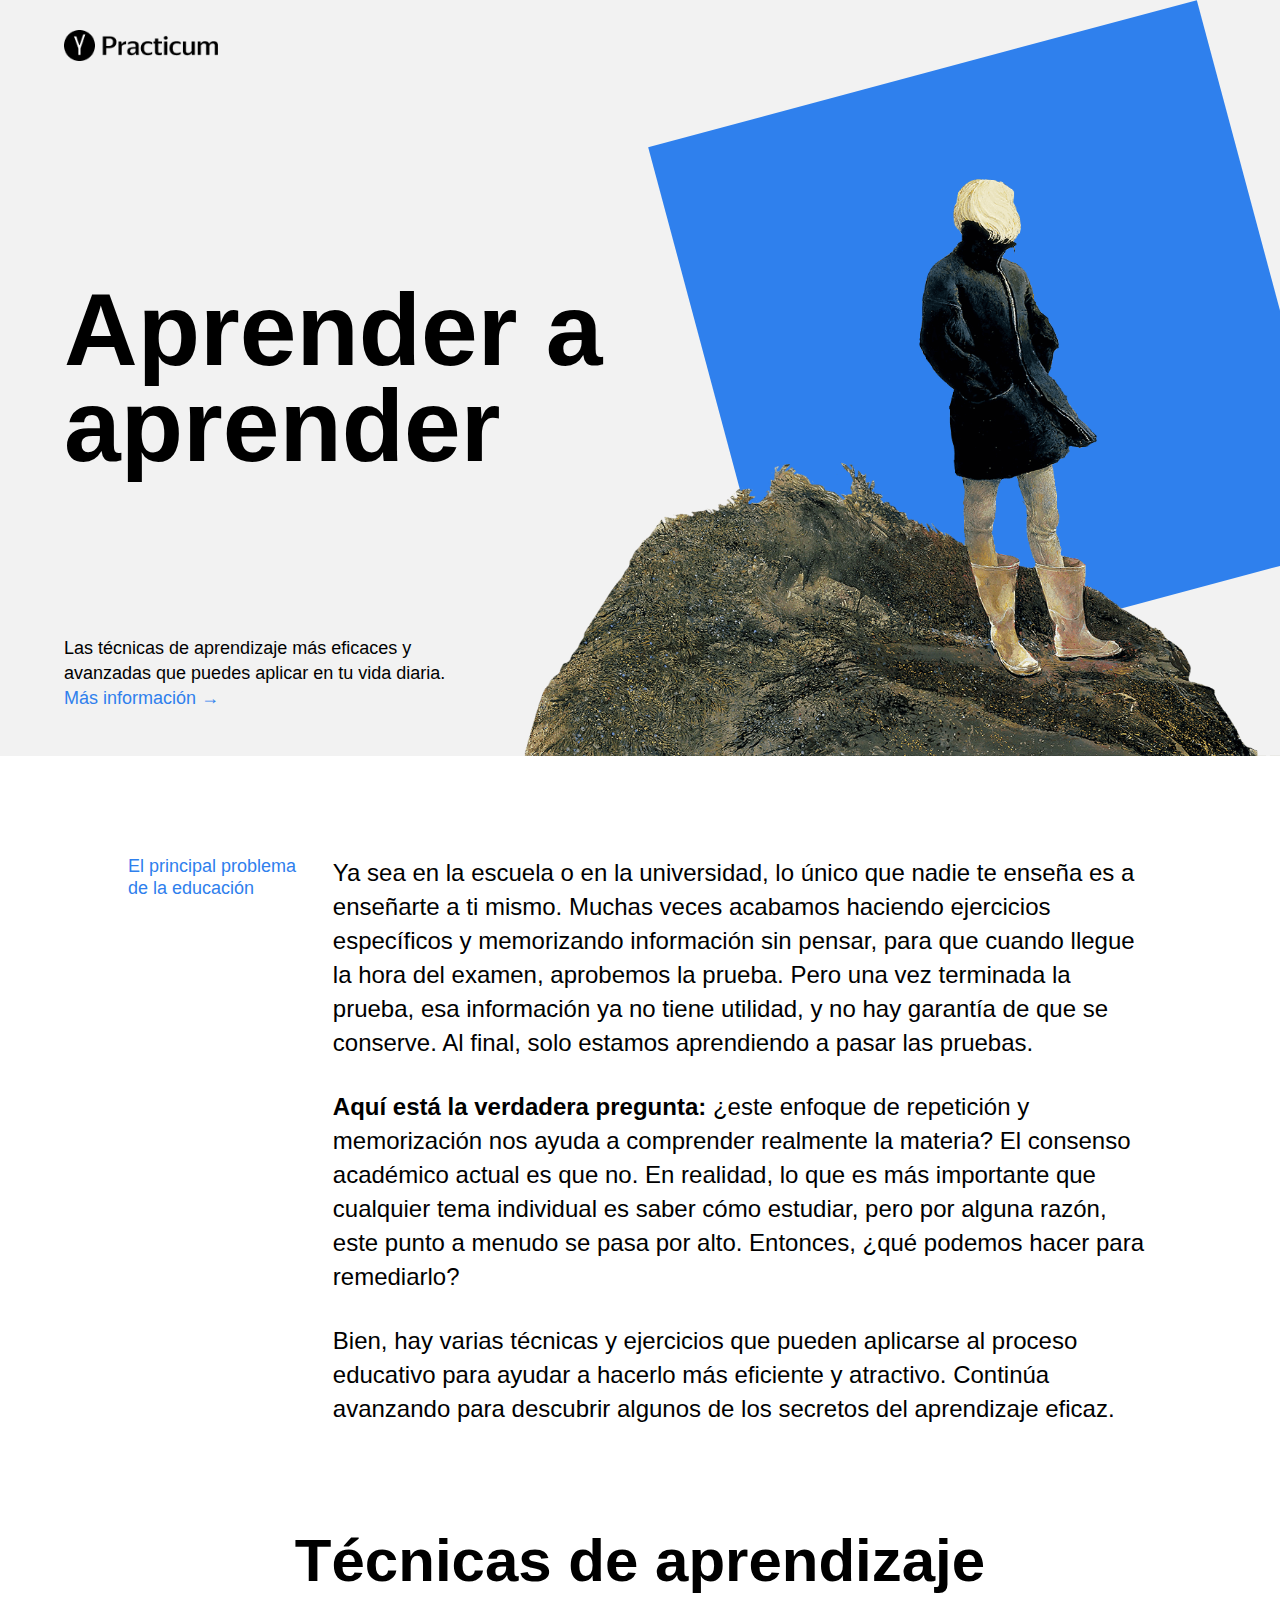
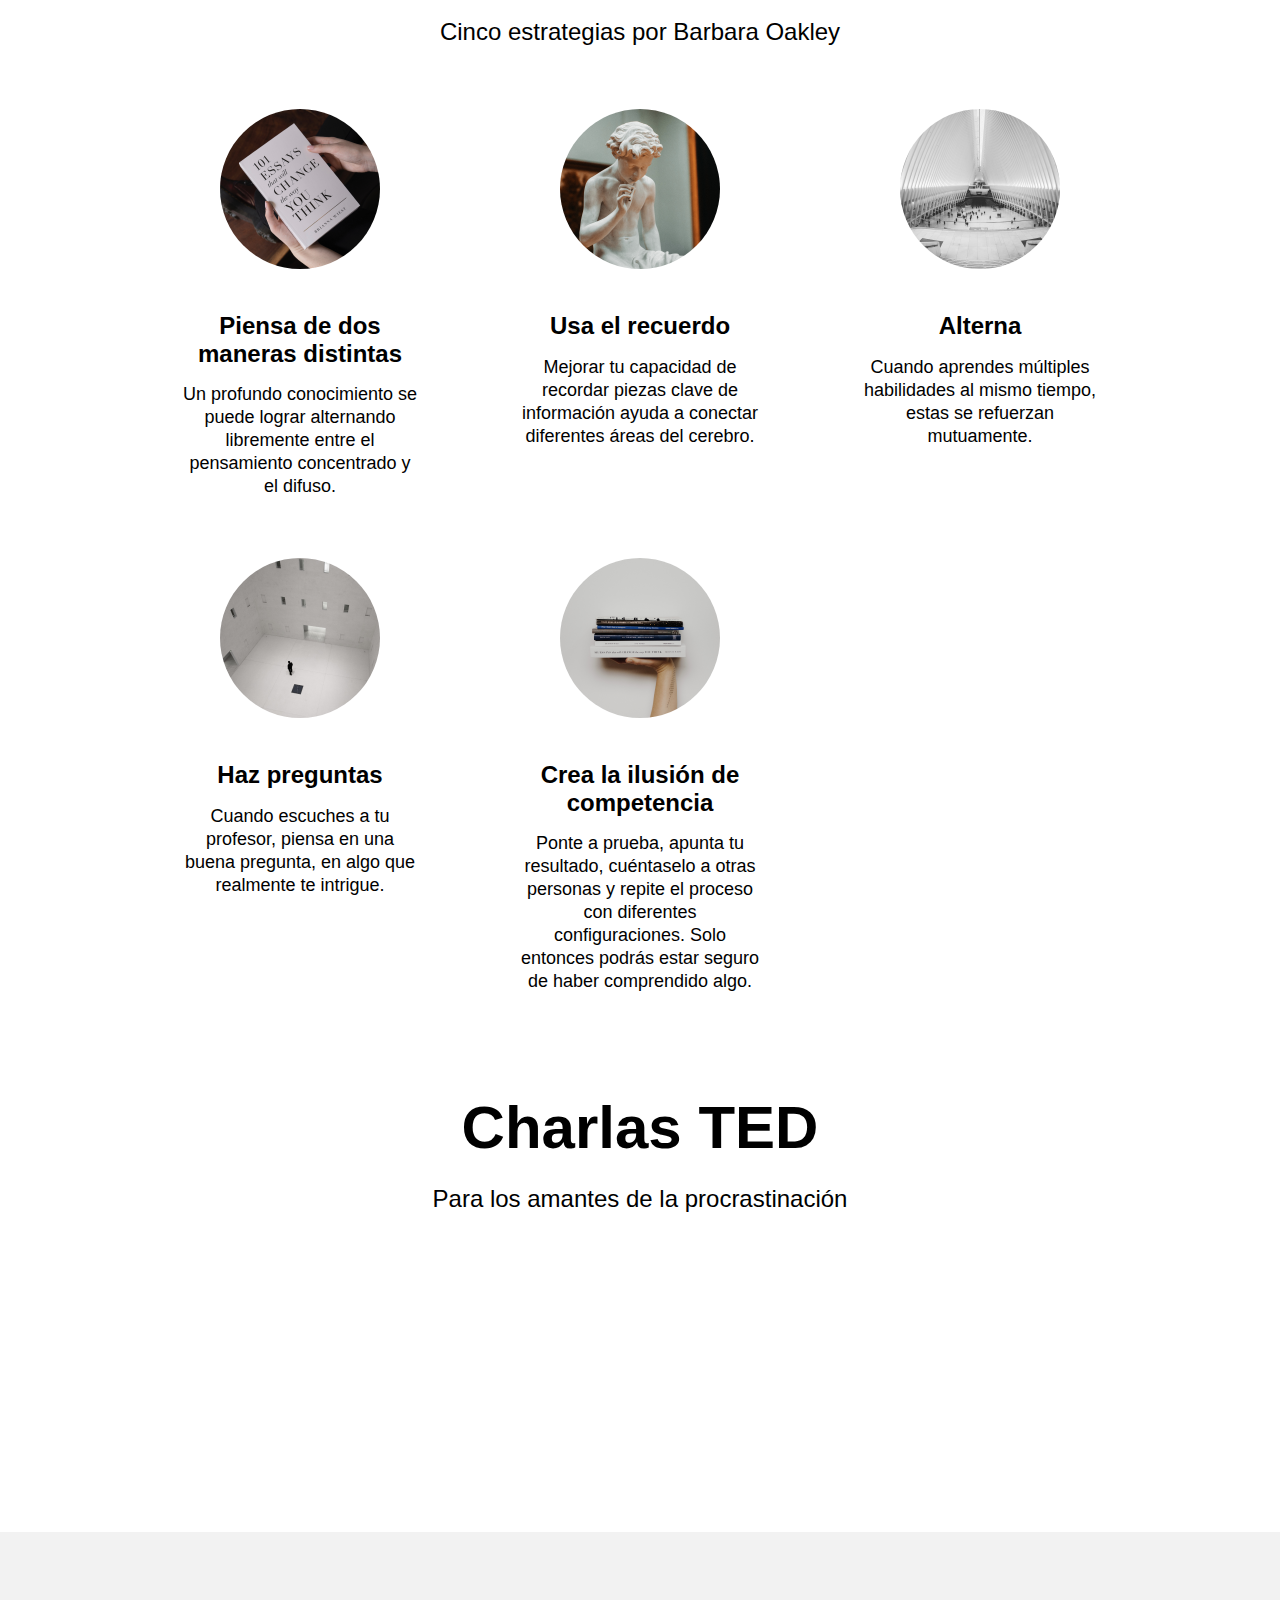
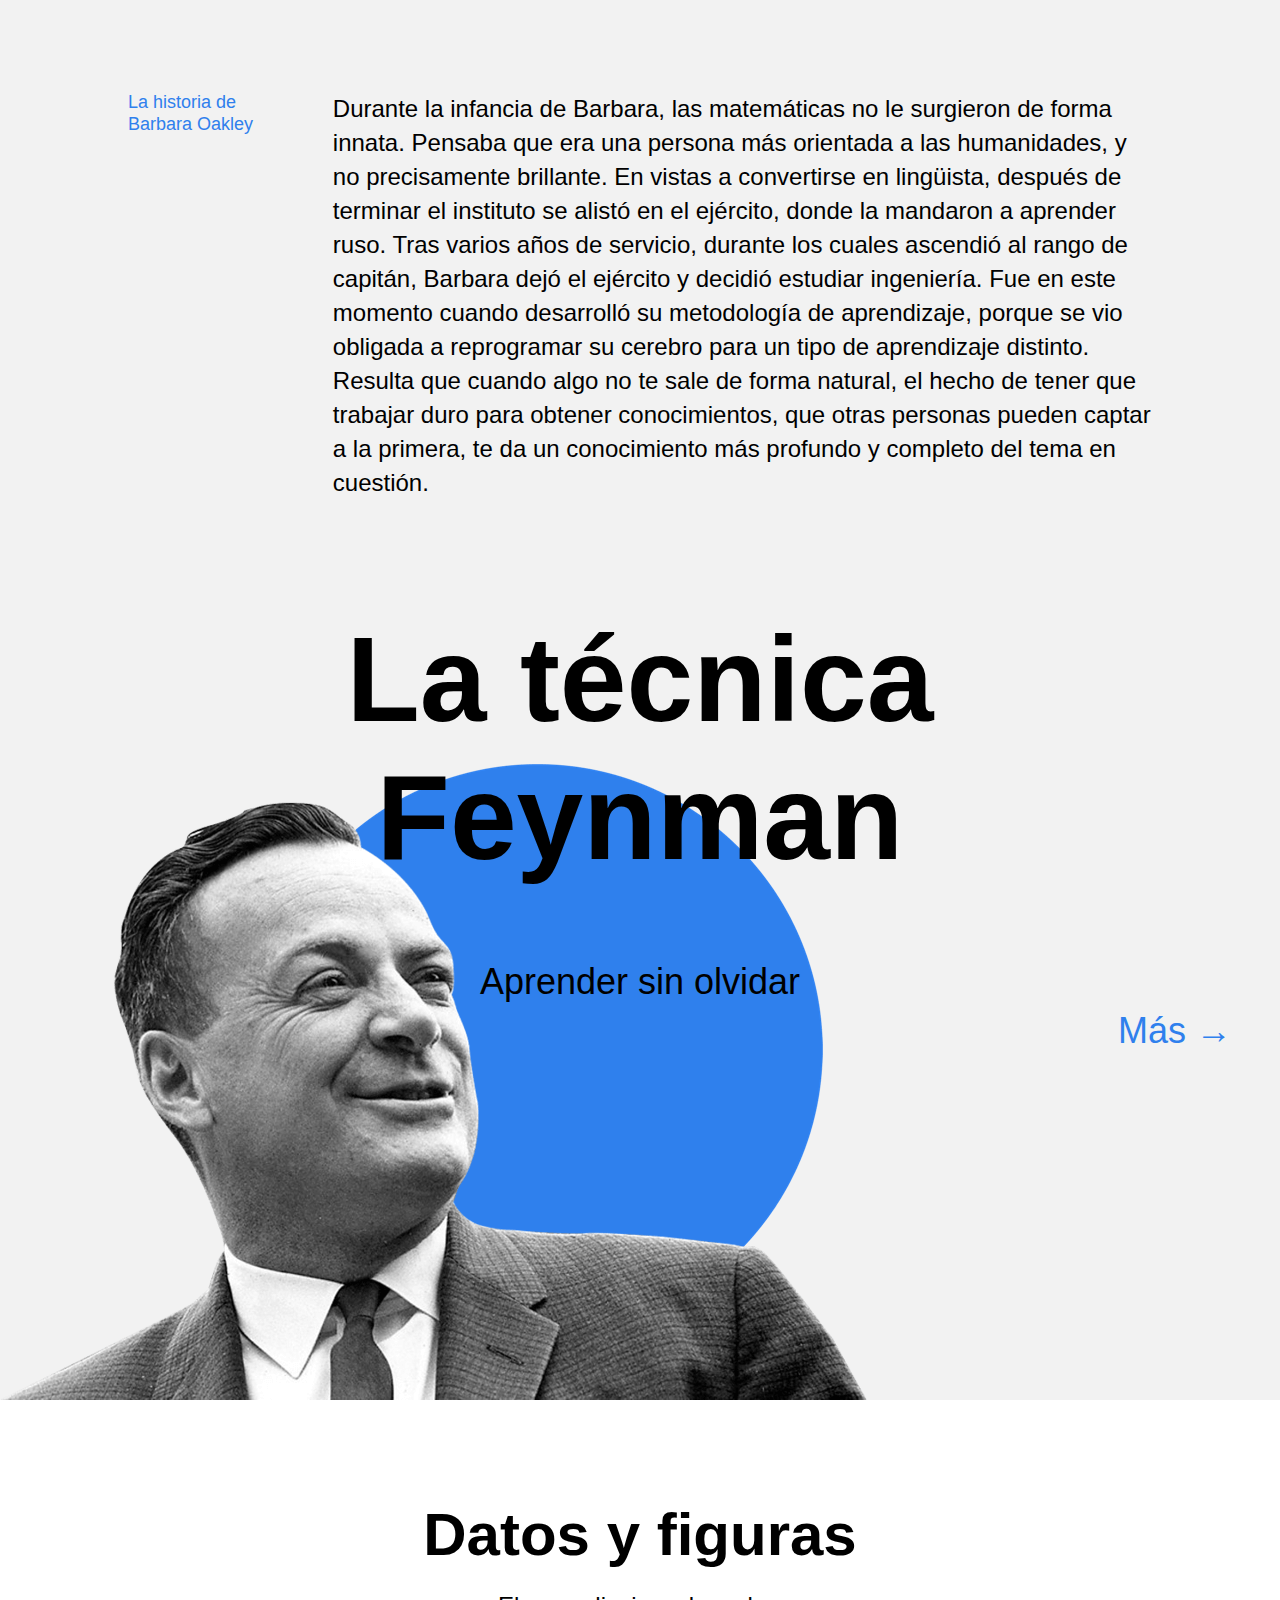
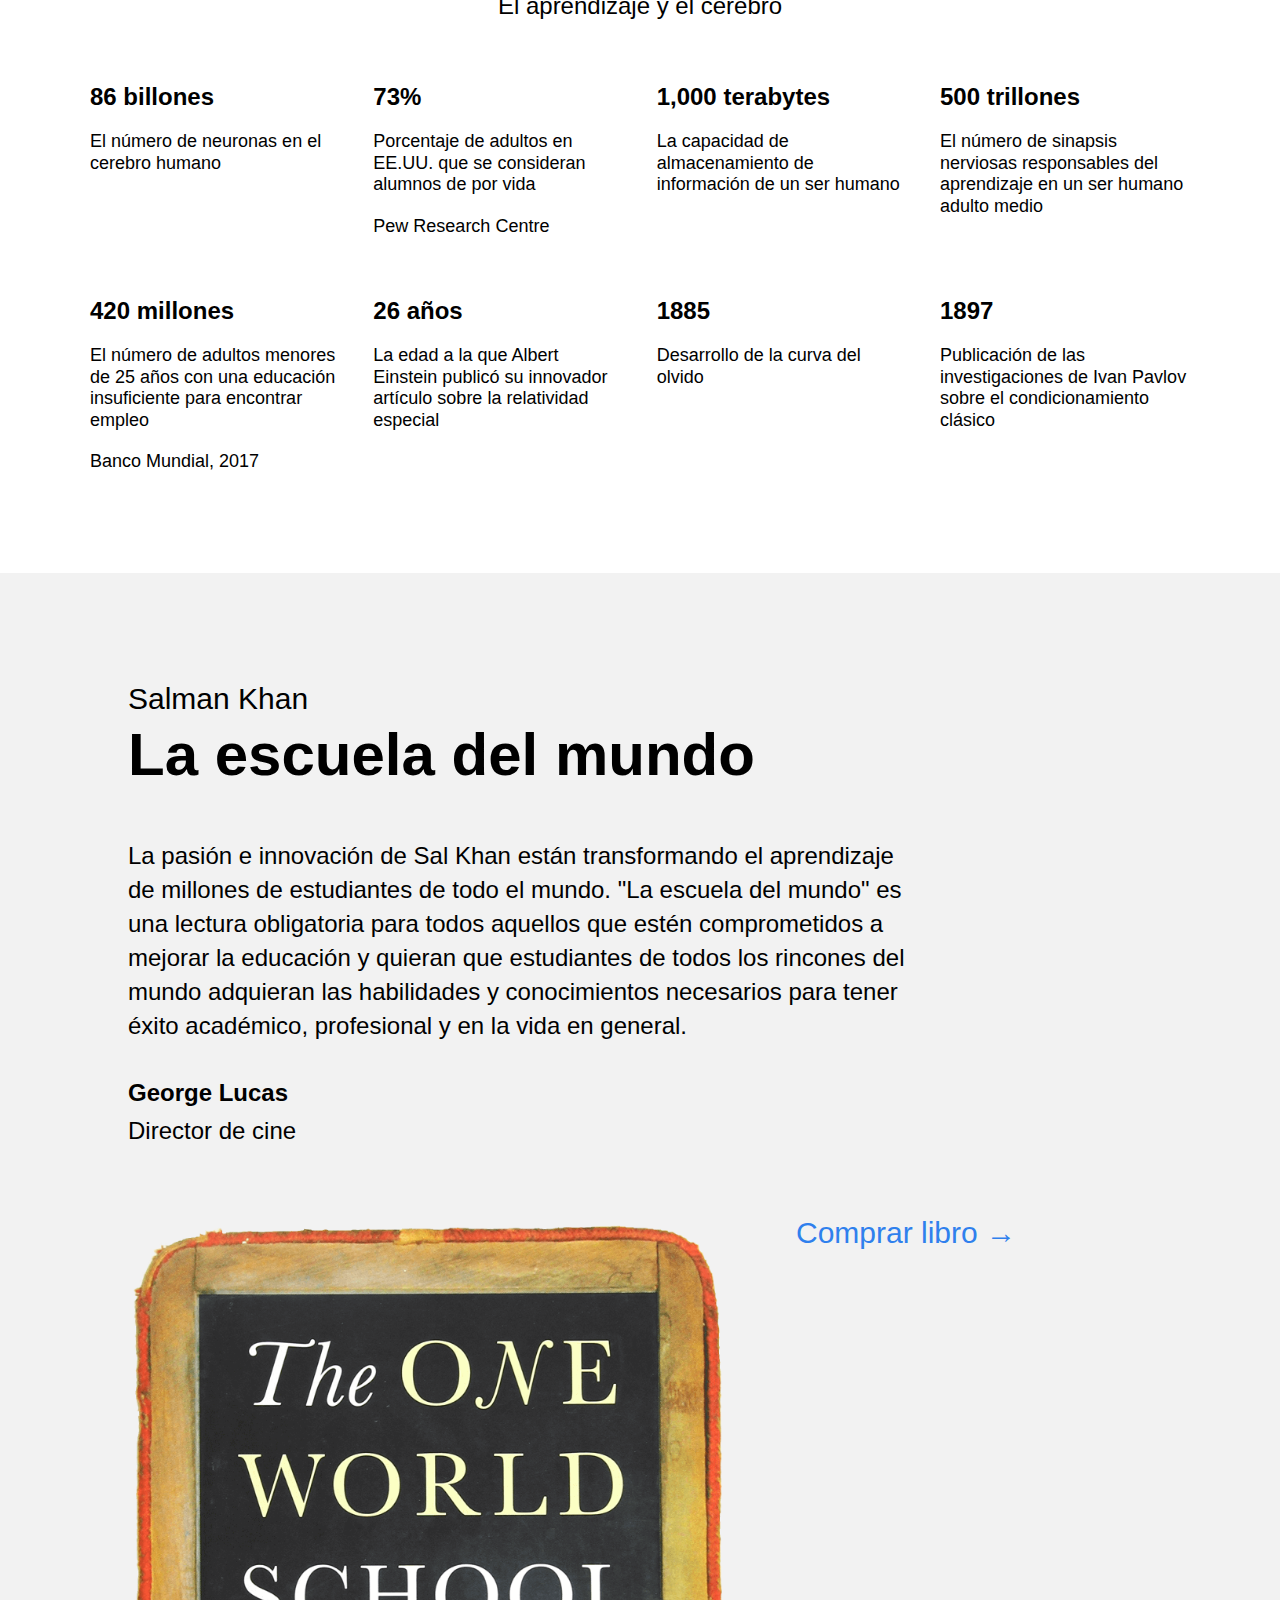
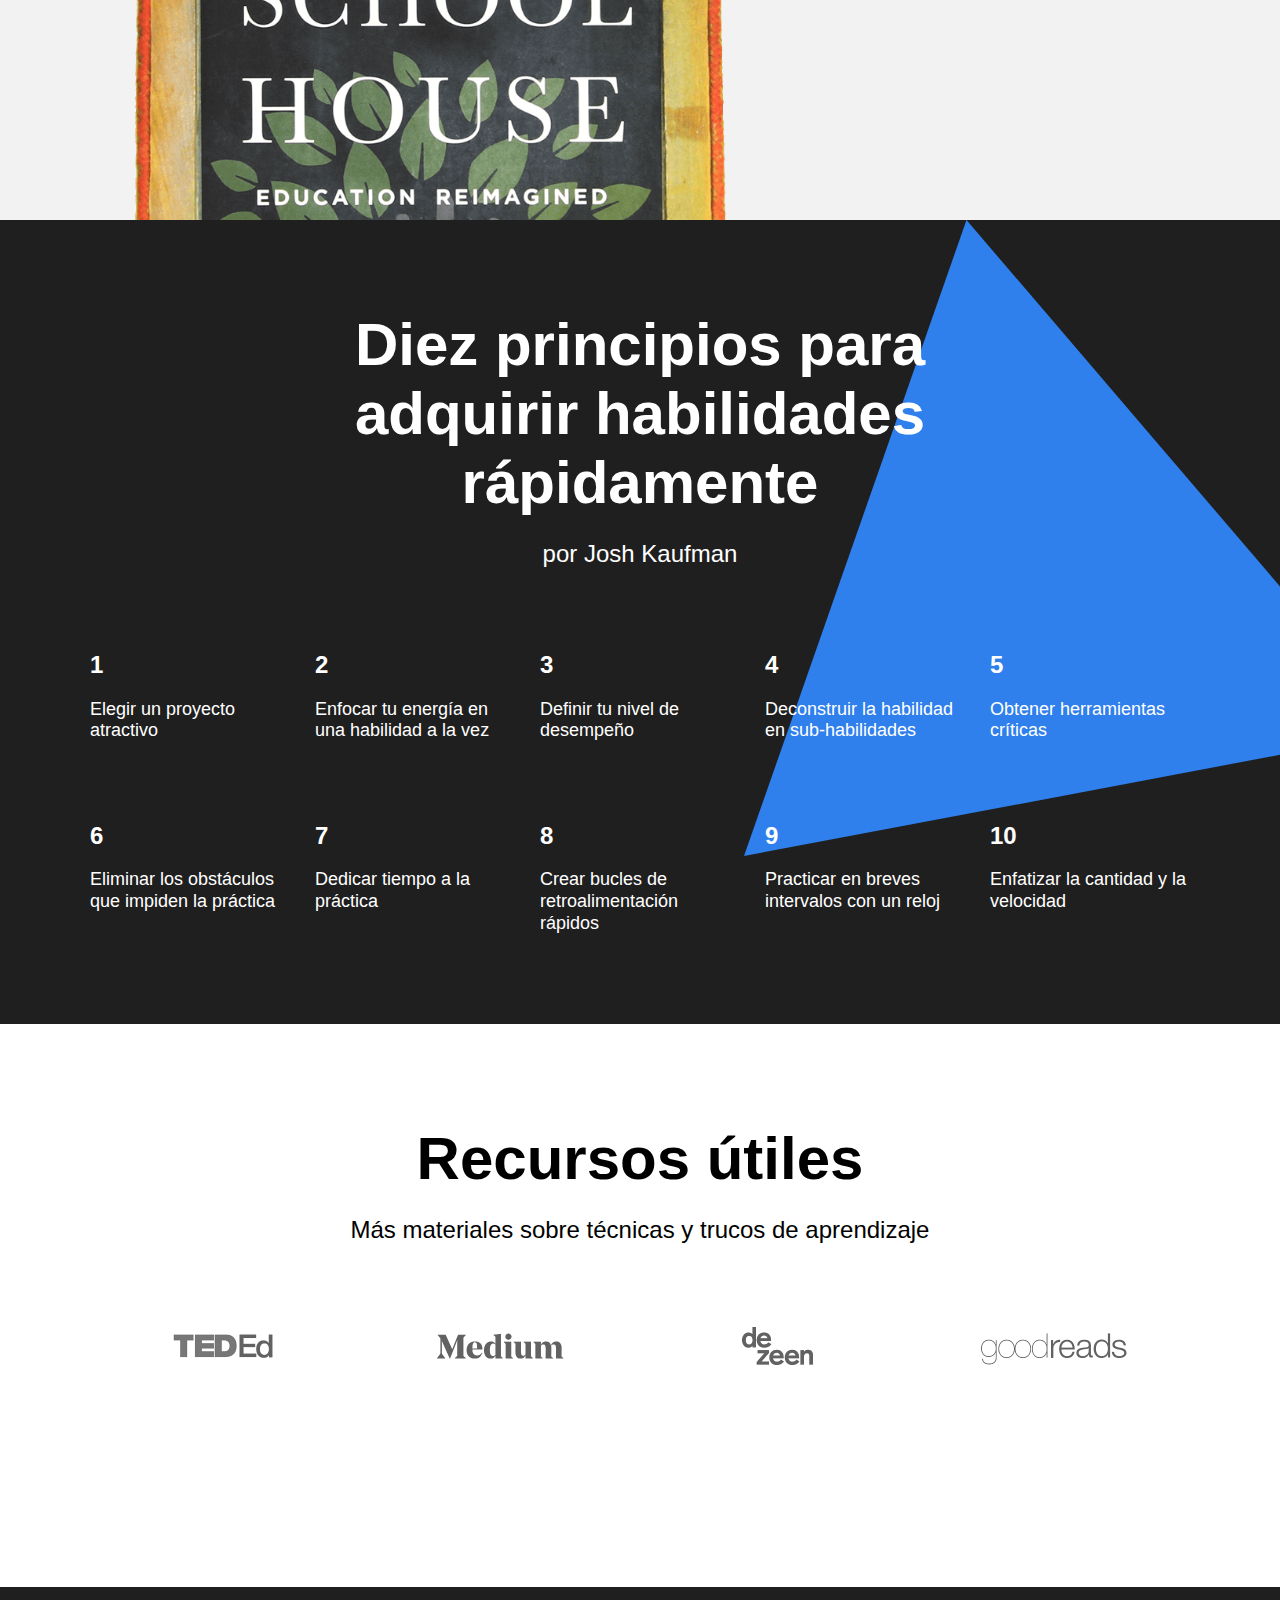
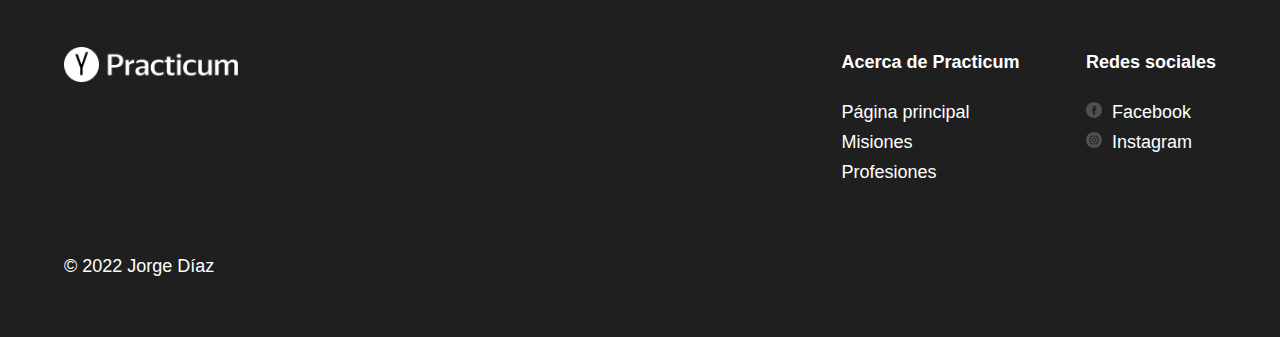
==== commit f4c53256: "move index html and css to root folder and fix relative paths" ====
--- a/index.html
+++ b/index.html
@@ -3,7 +3,7 @@
 <head>
   <meta charset="UTF-8">
   <meta name="viewport" content="width=device-width, initial-scale=1.0">
-  <link rel="stylesheet" href="./pages/index.css" />
+  <link rel="stylesheet" href="./index.css" />
   <title>Aprender a aprender</title>
 </head>
 
@@ -15,10 +15,10 @@
       <div class="logo logo_place_header"></div>
       <h1 class="header__title">Aprender a aprender</h1>
       <h2 class="header__subtitle">Las técnicas de aprendizaje más eficaces y avanzadas que puedes aplicar en tu vida diaria.
-        <a class="header__link" href="#">Más información →</a>
+        <a class="header__link" href="#tecnicas-de-aprendizaje">Más información →</a>
       </h2>
       <img class="header__main-illustration" src="./images/header-image.png" alt="Imagen del encabezado, mujer con abrigo y botas de pie sobre una montaña reflexionando">
-      <div class="header__square"></div>
+      <div class="header__square rotation"></div>
     </header>
 
     <main class="content">
@@ -36,6 +36,64 @@
         </div>
       </section>
 
+      <section class="techniques" id="tecnicas-de-aprendizaje">
+        <h3 class="section-title techniques__title">Técnicas de aprendizaje</h3>
+        <h4 class="section-subtitle techniques__subtitle">Cinco estrategias por Barbara Oakley</h4>
+        <div class="cards">
+          <div class="cards__item">
+            <img class="cards__image" src="./images/cards-attention.png" alt="Un libro para pensar de distintas maneras">
+            <h5 class="cards__title">Piensa de dos maneras distintas</h5>
+            <p class="cards__description">Un profundo conocimiento se puede lograr alternando libremente entre el pensamiento concentrado y el difuso.</p>
+          </div>
+          <div class="cards__item">
+            <img class="cards__image" src="./images/cards-recall.png" alt="Escultura de persona recordando">
+            <h5 class="cards__title">Usa el recuerdo</h5>
+            <p class="cards__description">Mejorar tu capacidad de recordar piezas clave de información ayuda a conectar diferentes áreas del cerebro.</p>
+          </div>
+          <div class="cards__item">
+            <img class="cards__image" src="./images/cards-interleaving.png" alt="Vista panorámica interna del centro de una estación de trenes">
+            <h5 class="cards__title">Alterna</h5>
+            <p class="cards__description">Cuando aprendes múltiples habilidades al mismo tiempo, estas se refuerzan mutuamente.</p>
+          </div>
+          <div class="cards__item">
+            <img class="cards__image" src="./images/cards-question.png" alt="Vista desde arriba de un hombre al centro de un patio rodeado de puertas y ventanas">
+            <h5 class="cards__title">Haz preguntas</h5>
+            <p class="cards__description">Cuando escuches a tu profesor, piensa en una buena pregunta, en algo que realmente te intrigue.</p>
+          </div>
+          <div class="cards__item">
+            <img class="cards__image" src="./images/cards-competence.png" alt="Mano de una persona sosteniendo varios libros">
+            <h5 class="cards__title">Crea la ilusión de competencia</h5>
+            <p class="cards__description">Ponte a prueba, apunta tu resultado, cuéntaselo a otras personas y repite el proceso con diferentes configuraciones. Solo entonces podrás estar seguro de haber comprendido algo.</p>
+          </div>
+        </div>
+      </section>
+
+      <section class="video">
+        <h3 class="section-title">Charlas TED</h3>
+        <h4 class="section-subtitle">Para los amantes de la procrastinación</h4>
+        <div class="video__iframes">
+          <iframe class="video__iframe" src="https://www.youtube.com/embed/5MgBikgcWnY" allowfullscreen></iframe>
+          <iframe class="video__iframe" src="https://www.youtube.com/embed/arj7oStGLkU" allowfullscreen></iframe>
+        </div>
+      </section>
+
+      <section class="oakley">
+        <div class="two-columns two-columns_section_oakley">
+          <h3 class="two-columns__brief">La historia de Barbara Oakley</h3>
+          <div class="two-columns__main-text">
+            <p class="two-columns__paragraph">Durante la infancia de Barbara, las matemáticas no le surgieron de forma innata. Pensaba que era una persona más orientada a las humanidades, y no precisamente brillante. En vistas a convertirse en lingüista, después de terminar el instituto se alistó en el ejército, donde la mandaron a aprender ruso. Tras varios años de servicio, durante los cuales ascendió al rango de capitán, Barbara dejó el ejército y decidió estudiar ingeniería. Fue en este momento cuando desarrolló su metodología de aprendizaje, porque se vio obligada a reprogramar su cerebro para un tipo de aprendizaje distinto. Resulta que cuando algo no te sale de forma natural, el hecho de tener que trabajar duro para obtener conocimientos, que otras personas pueden captar a la primera, te da un conocimiento más profundo y completo del tema en cuestión.</p>
+            <p class="two-columns__paragraph"></p>
+          </div>
+        </div>
+      </section>
+
+      <section class="feynman">
+        <h3 class="feynman__title">La técnica Feynman</h3>
+        <h4 class="feynman__subtitle">Aprender sin olvidar</h4>
+        <a class="feynman__link" href="https://blog.educalive.com/tecnica-feynman-metodo-para-estudiar-mejor/" target="_blank">Más →</a>
+        <img class="feynman__image" src="./images/feynman.png" alt="Una imagen de Richard Feynman, físico cuántico de fama mundial. La técnica Feynman se deriva de sus métodos de estudio cuando era estudiante en Princeton.">
+      </section>
+
       <section class="digits">
         <h3 class="section-title">Datos y figuras</h3>
         <h4 class="section-subtitle">El aprendizaje y el cerebro</h4>
@@ -77,11 +135,18 @@
         </ul>
       </section>
 
-      <section class="feynman">
-        <h2 class="feynman__title">La técnica Feynman</h2>
-        <h3 class="feynman__subtitle">Aprender sin olvidar</h3>
-        <a class="feynman__link" href="#">Más →</a>
-        <img class="feynman__image" src="./images/feynman.png" alt="Una imagen de Richard Feynman, físico cuántico de fama mundial. La técnica Feynman se deriva de sus métodos de estudio cuando era estudiante en Princeton.">
+      <section class="khan">
+        <div class="khan__container">
+          <h3 class="khan__author">Salman Khan</h3>
+          <h4 class="khan__title">La escuela del mundo</h4>
+          <p class="khan__quote">La pasión e innovación de Sal Khan están transformando el aprendizaje de millones de estudiantes de todo el mundo. "La escuela del mundo" es una lectura obligatoria para todos aquellos que estén comprometidos a mejorar la educación y quieran que estudiantes de todos los rincones del mundo adquieran las habilidades y conocimientos necesarios para tener éxito académico, profesional y en la vida en general.</p>
+          <h5 class="khan__quote-author">George Lucas</h5>
+          <h6 class="khan__quote-author-subline">Director de cine</h6>
+          <div class="khan__book-container">
+            <img class="khan__book-pic" src="./images/khan-book-2.png" alt="Portada del libro 'La escuela del mundo' de Salman Khan">
+            <a class="khan__buy-link" href="https://www.google.com/search?q=La+escuela+del+mundo+Salman+Khan&sa=X&biw=1280&bih=702&tbm=shop&ei=hdGjYrj2JbTWkPIP0f-GgAM&ved=0ahUKEwj4zLTegqT4AhU0K0QIHdG_ATAQ4dUDCAY&uact=5&oq=La+escuela+del+mundo+Salman+Khan&gs_lcp=Cgtwcm9kdWN0cy1jYxADOgQIIRAKSgQIQRgBUP8JWPkwYPE1aAFwAHgBgAHiAYgByS-SAQYyLjQyLjGYAQCgAQHAAQE&sclient=products-cc" target="_blank">Comprar libro →</a>
+          </div>
+        </div>
       </section>
 
       <section class="kaufman">
@@ -129,39 +194,50 @@
             <p class="table__text table__text_theme_dark">Enfatizar la cantidad y la velocidad</p>
           </li>
         </ul>
-        <img class="kaufman__triangle" src="./images/kaufman-triangle.svg" alt="Un gran triángulo azul, sobre el que Josh Kaufman reclama la propiedad">
+        <img class="kaufman__triangle rotation" src="./images/kaufman-triangle.svg" alt="Un gran triángulo azul, sobre el que Josh Kaufman reclama la propiedad">
+      </section>
+
+      <section class="resources">
+        <h3 class="section-title resources__title">Recursos útiles</h3>
+        <h4 class="section-subtitle resources__subtitle">Más materiales sobre técnicas y trucos de aprendizaje</h4>
+        <div class="resources__logo-zone">
+          <a class="resources__logo" href="https://ed.ted.com/" target="_blank"><img class="resources__logo" src="./images/logo/resources-tedED.png" alt="Logo de TEDEd"></a>
+          <a class="resources__logo" href="https://medium.com/" target="_blank"><img class="resources__logo" src="./images/logo/resources-Medium.png" alt="Logo de Medium"></a>
+          <a class="resources__logo" href="https://www.dezeen.com/" target="_blank"><img class="resources__logo" src="./images/logo/resources-dezeen.png" alt="Logo de Dezeen"></a>
+          <a class="resources__logo" href="https://www.goodreads.com/" target="_blank"><img class="resources__logo" src="./images/logo/resources-goodreads.png" alt="Logo de GoodReads"></a>
+        </div>
       </section>
 
     </main>
 
     <footer class="footer">
       <div class="footer__columns">
-        <div class="footer__columns_content_copyright">
+        <div class="footer__column footer__column_content_copyright">
           <div class="logo logo_place_footer"></div>
           <div class="footer__author">&#169; 2022 Jorge Díaz</div>
         </div>
-        <div class="footer__columns_content_about">
+        <div class="footer__column footer__column_content_about">
           <h4 class="footer__column-heading">Acerca de Practicum</h4>
-          <ul class="footer__columns_content_about">
-            <li class="footer__list">
-              <a class="footer__column-link" href="#">Página principal</a>
-            </li>
-            <li class="footer__list">
-              <a class="footer__column-link" href="#">Misiones</a>
-            </li>
-            <li class="footer__list">
-              <a class="footer__column-link" href="#">Profesiones</a>
+          <ul class="footer__column footer__column_content_about">
+            <li class="footer__list">
+              <a class="footer__column-link" href="https://practicum.com/es-mex/" target="_blank">Página principal</a>
+            </li>
+            <li class="footer__list">
+              <a class="footer__column-link" href="https://practicum.com/es-mex/about/" target="_blank">Misiones</a>
+            </li>
+            <li class="footer__list">
+              <a class="footer__column-link" href="https://practicum.com/es-mex/#bootcamp" target="_blank">Profesiones</a>
             </li>
           </ul>
         </div>
-        <div class="footer__columns_content_social">
+        <div class="footer__column footer__column_content_social">
           <h4 class="footer__column-heading">Redes sociales</h4>
-          <ul class="footer__columns_content_social">
-            <li class="footer__list">
-              <a class="footer__column-link" href="#"><img class="footer__social-icons" src="./images/facebook_white.svg" alt="Icono de Facebook">Facebook</a>
-            </li>
-            <li class="footer__list">
-              <a class="footer__column-link" href="#"><img class="footer__social-icons" src="./images/instagram_white.svg" alt="Icono de Instagram">Instagram</a>
+          <ul class="footer__column footer__column_content_social">
+            <li class="footer__list">
+              <a class="footer__column-link" href="https://www.facebook.com/practicum.latam/" target="_blank"><img class="footer__social-icons" src="./images/facebook_white.svg" alt="Icono de Facebook">Facebook</a>
+            </li>
+            <li class="footer__list">
+              <a class="footer__column-link" href="https://www.instagram.com/practicum.latam/" target="_blank"><img class="footer__social-icons" src="./images/instagram_white.svg" alt="Icono de Instagram">Instagram</a>
             </li>
           </ul>
         </div>
--- a/index.css
+++ b/index.css
@@ -0,0 +1,78 @@
+@import url("./vendors/normalize.css");
+@import url("./blocks/page/page.css");
+@import url("./blocks/logo/logo.css");
+@import url("./blocks/logo/_place/logo_place_header.css");
+@import url("./blocks/logo/_place/logo_place_footer.css");
+@import url("./blocks/header/header.css");
+@import url("./blocks/header/__title/header__title.css");
+@import url("./blocks/header/__subtitle/header__subtitle.css");
+@import url("./blocks/header/__link/header__link.css");
+@import url("./blocks/header/__main-illustration/header__main-illustration.css");
+@import url("./blocks/header/__square/header__square.css");
+@import url("./blocks/rotation/rotation.css");
+@import url("./blocks/content/content.css");
+@import url("./blocks/description/description.css");
+@import url("./blocks/two-columns/two-columns.css");
+@import url("./blocks/two-columns/_section/two-columns_section_oakley.css");
+@import url("./blocks/two-columns/__brief/two-columns__brief.css");
+@import url("./blocks/two-columns/__main-text/two-columns__main-text.css");
+@import url("./blocks/two-columns/__paragraph/two-columns__paragraph.css");
+@import url("./blocks/two-columns/__span-accent/two-columns__span-accent.css");
+@import url("./blocks/techniques/techniques.css");
+@import url("./blocks/section-title/section-title.css");
+@import url("./blocks/section-title/_theme/section-title_theme_dark.css");
+@import url("./blocks/techniques/__title/techniques__title.css");
+@import url("./blocks/section-subtitle/section-subtitle.css");
+@import url("./blocks/section-subtitle/_theme/section-subtitle_theme_dark.css");
+@import url("./blocks/techniques/__subtitle/techniques__subtitle.css");
+@import url("./blocks/cards/cards.css");
+@import url("./blocks/cards/__item/cards__item.css");
+@import url("./blocks/cards/__image/cards__image.css");
+@import url("./blocks/cards/__title/cards__title.css");
+@import url("./blocks/cards/__description/cards__description.css");
+@import url("./blocks/video/video.css");
+@import url("./blocks/video/__iframes/video__iframes.css");
+@import url("./blocks/video/__iframe/video__iframe.css");
+@import url("./blocks/oakley/oakley.css");
+@import url("./blocks/feynman/feynman.css");
+@import url("./blocks/feynman/__title/feynman__title.css");
+@import url("./blocks/feynman/__subtitle/feynman__subtitle.css");
+@import url("./blocks/feynman/__link/feynman__link.css");
+@import url("./blocks/feynman/__image/feynman__image.css");
+@import url("./blocks/digits/digits.css");
+@import url("./blocks/table/table.css");
+@import url("./blocks/table/_theme/table_theme_dark.css");
+@import url("./blocks/table/__cell/table__cell.css");
+@import url("./blocks/table/__cell/_theme/table__cell_theme_dark.css");
+@import url("./blocks/table/__heading/table__heading.css");
+@import url("./blocks/table/__heading/_theme/table__heading_theme_dark.css");
+@import url("./blocks/table/__text/table__text.css");
+@import url("./blocks/table/__text/_theme/table__text_theme_dark.css");
+@import url("./blocks/khan/khan.css");
+@import url("./blocks/khan/__container/khan__container.css");
+@import url("./blocks/khan/__author/khan__author.css");
+@import url("./blocks/khan/__title/khan__title.css");
+@import url("./blocks/khan/__quote/khan__quote.css");
+@import url("./blocks/khan/__quote-author/khan__quote-author.css");
+@import url("./blocks/khan/__quote-author-subline/khan__quote-author-subline.css");
+@import url("./blocks/khan/__book-container/khan__book-container.css");
+@import url("./blocks/khan/__book-pic/khan__book-pic.css");
+@import url("./blocks/khan/__buy-link/khan__buy-link.css");
+@import url("./blocks/kaufman/kaufman.css");
+@import url("./blocks/kaufman/__triangle/kaufman__triangle.css");
+@import url("./blocks/resources/resources.css");
+@import url("./blocks/resources/__title/resources__title.css");
+@import url("./blocks/resources/__subtitle/resources__subtitle.css");
+@import url("./blocks/resources/__logo-zone/resources__logo-zone.css");
+@import url("./blocks/resources/__logo/resources__logo.css");
+@import url("./blocks/footer/footer.css");
+@import url("./blocks/footer/__columns/footer__columns.css");
+@import url("./blocks/footer/__column/footer__column.css");
+@import url("./blocks/footer/__column/_content/footer__column_content_copyright.css");
+@import url("./blocks/footer/__column/_content/footer__column_content_about.css");
+@import url("./blocks/footer/__column/_content/footer__column_content_social.css");
+@import url("./blocks/footer/__author/footer__author.css");
+@import url("./blocks/footer/__column-heading/footer__column-heading.css");
+@import url("./blocks/footer/__list/footer__list.css");
+@import url("./blocks/footer/__column-link/footer__link.css");
+@import url("./blocks/footer/__social-icons/footer__social-icons.css");
